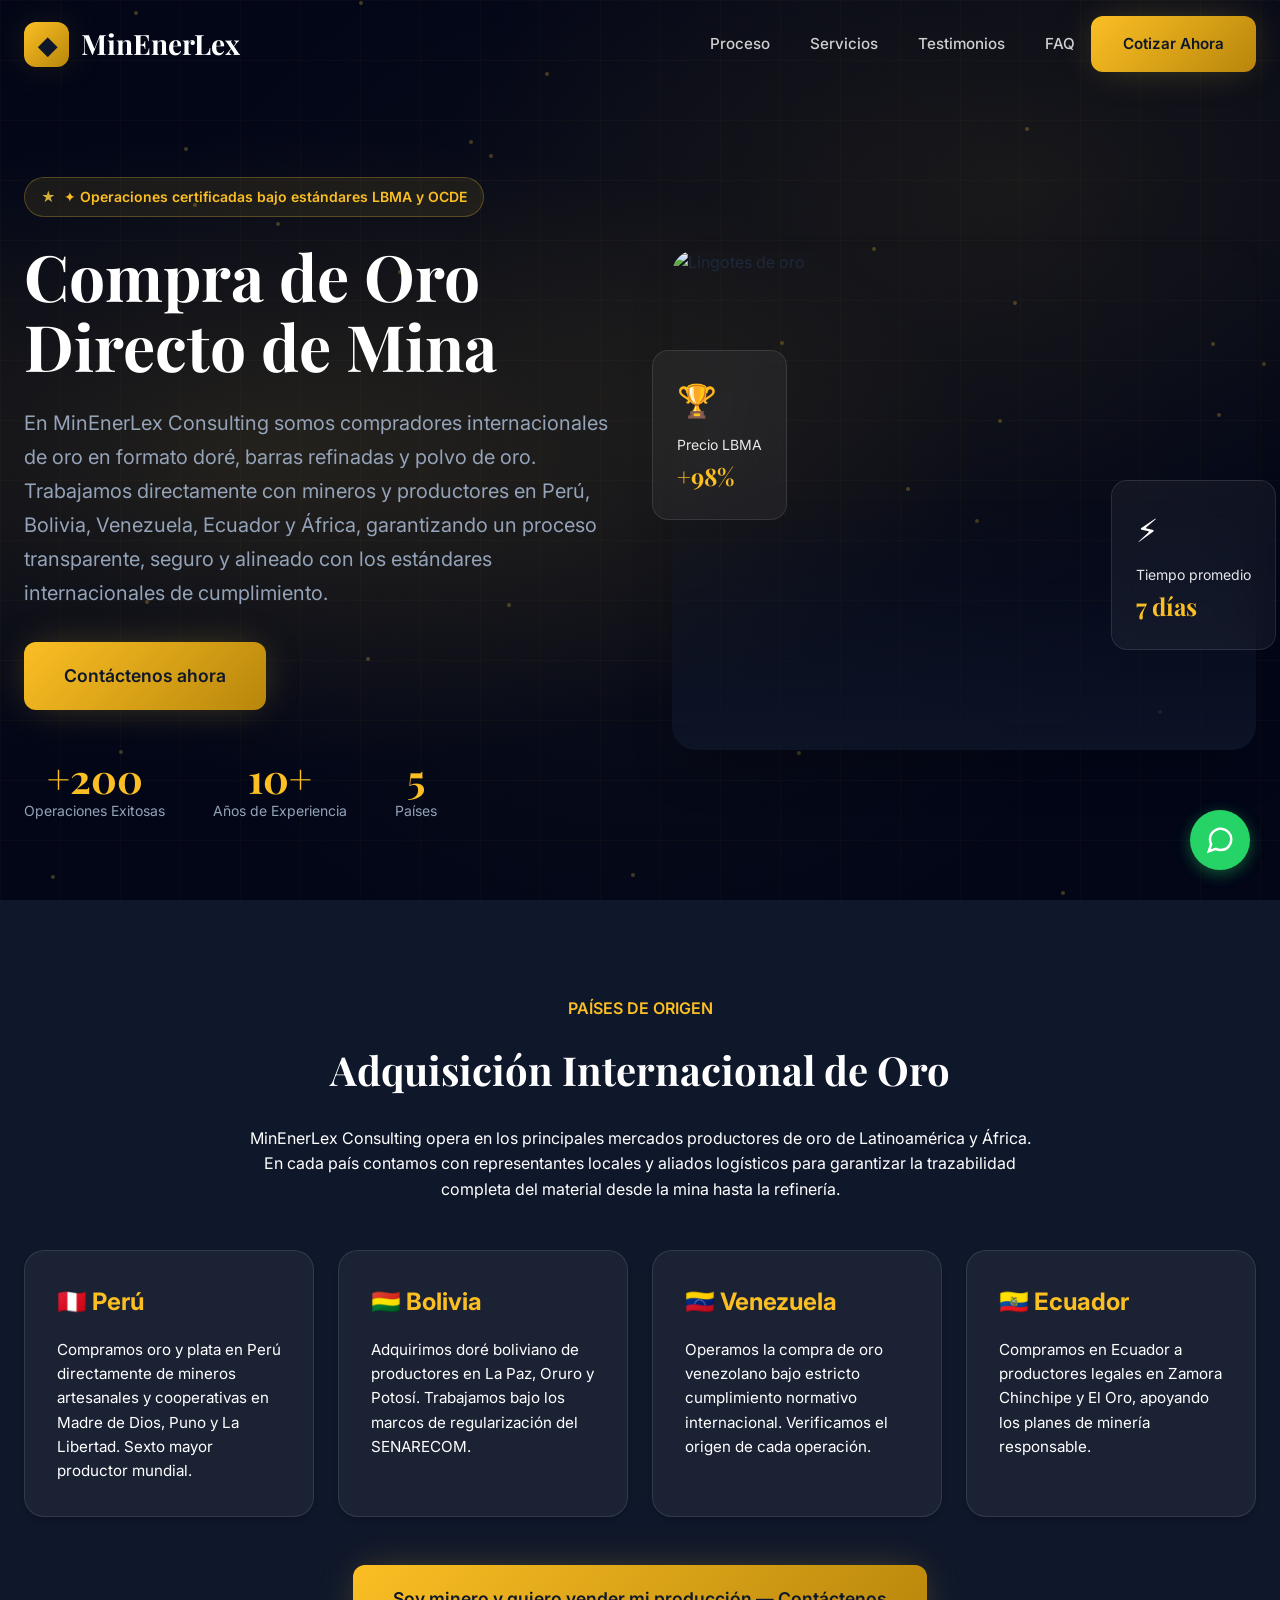
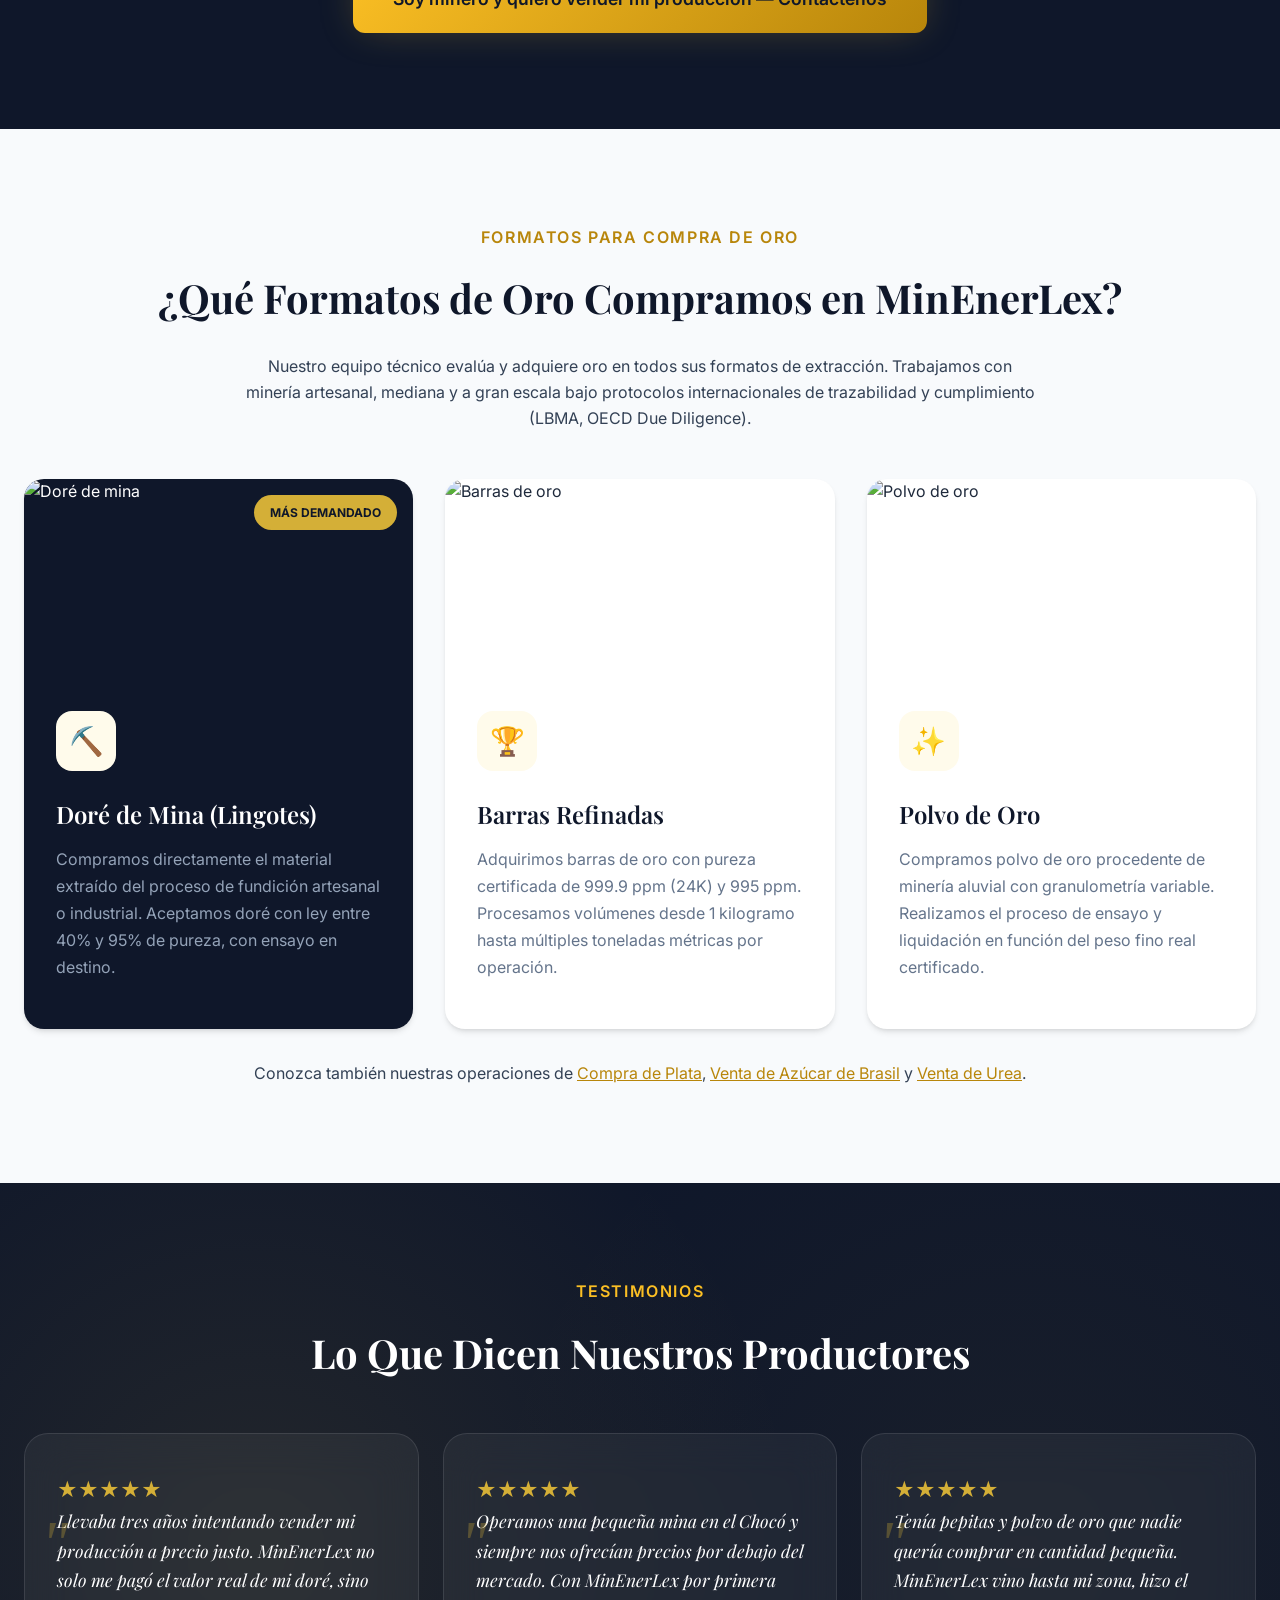
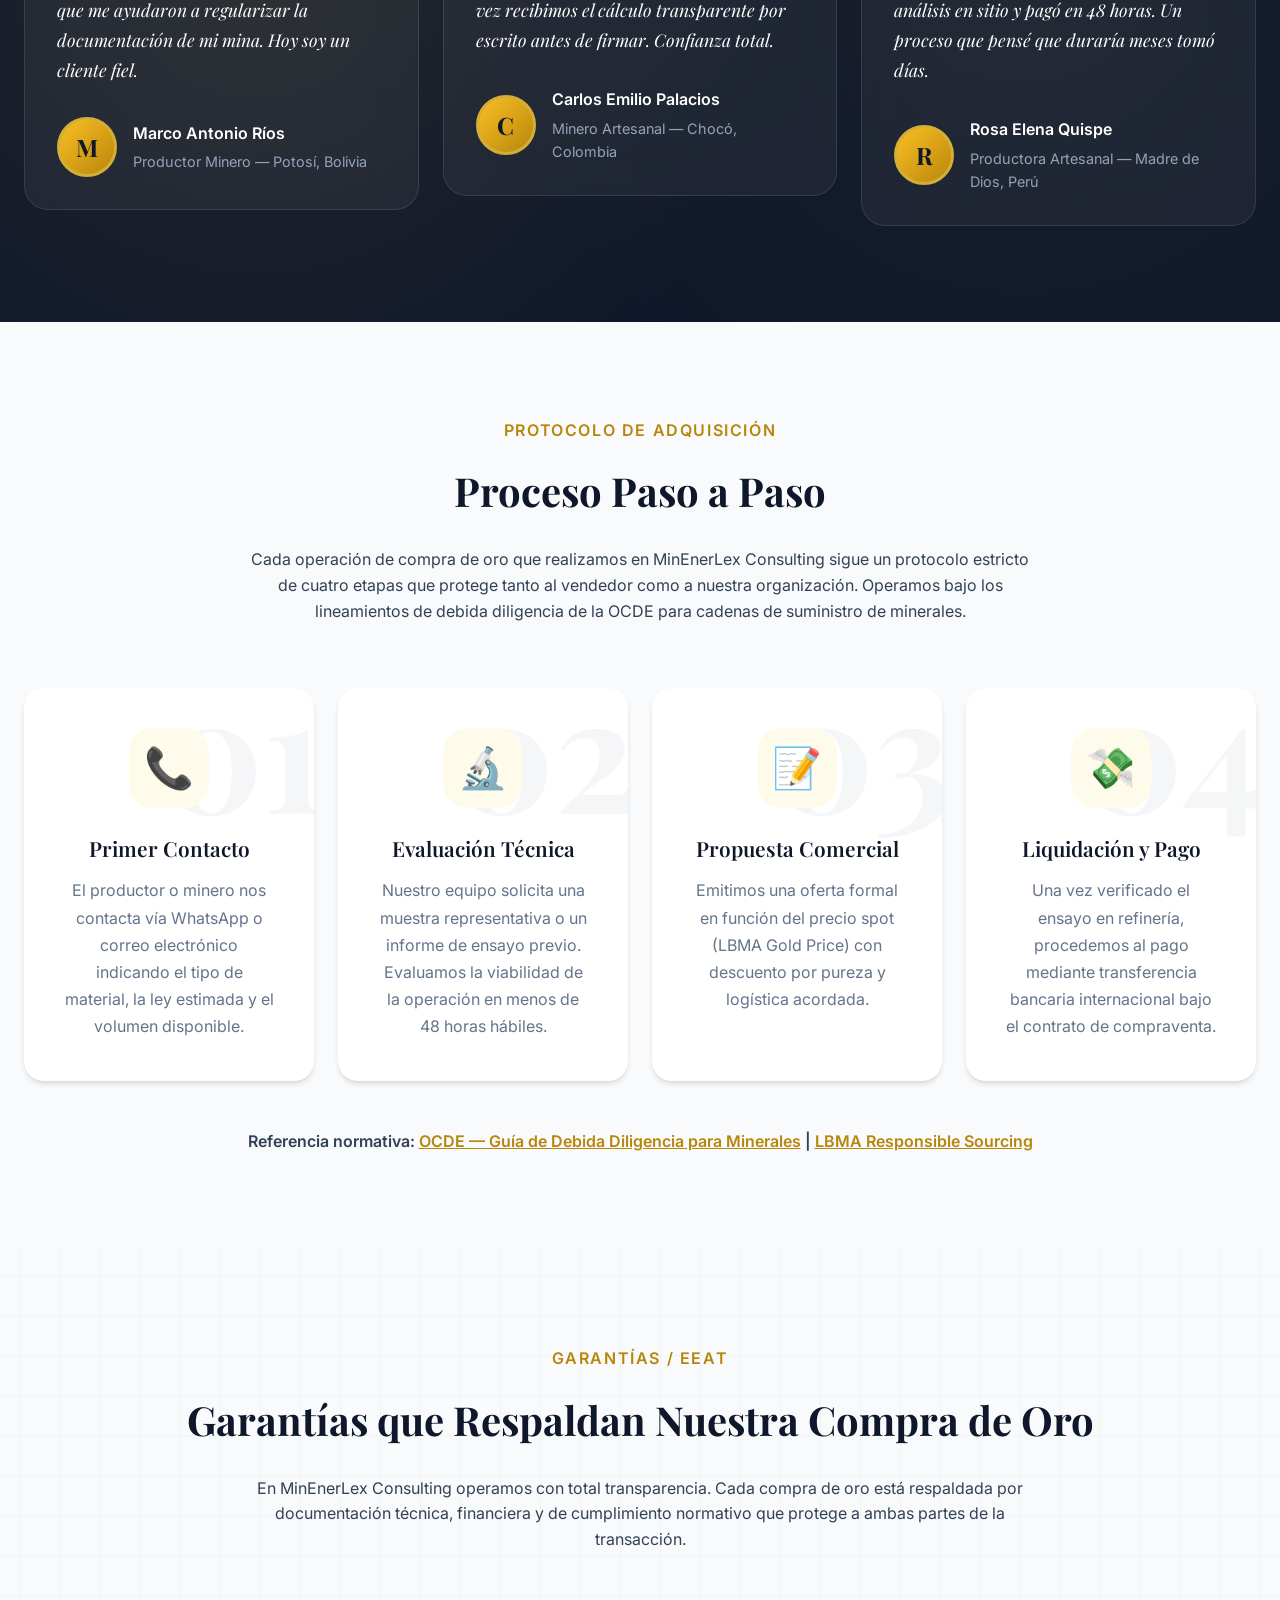
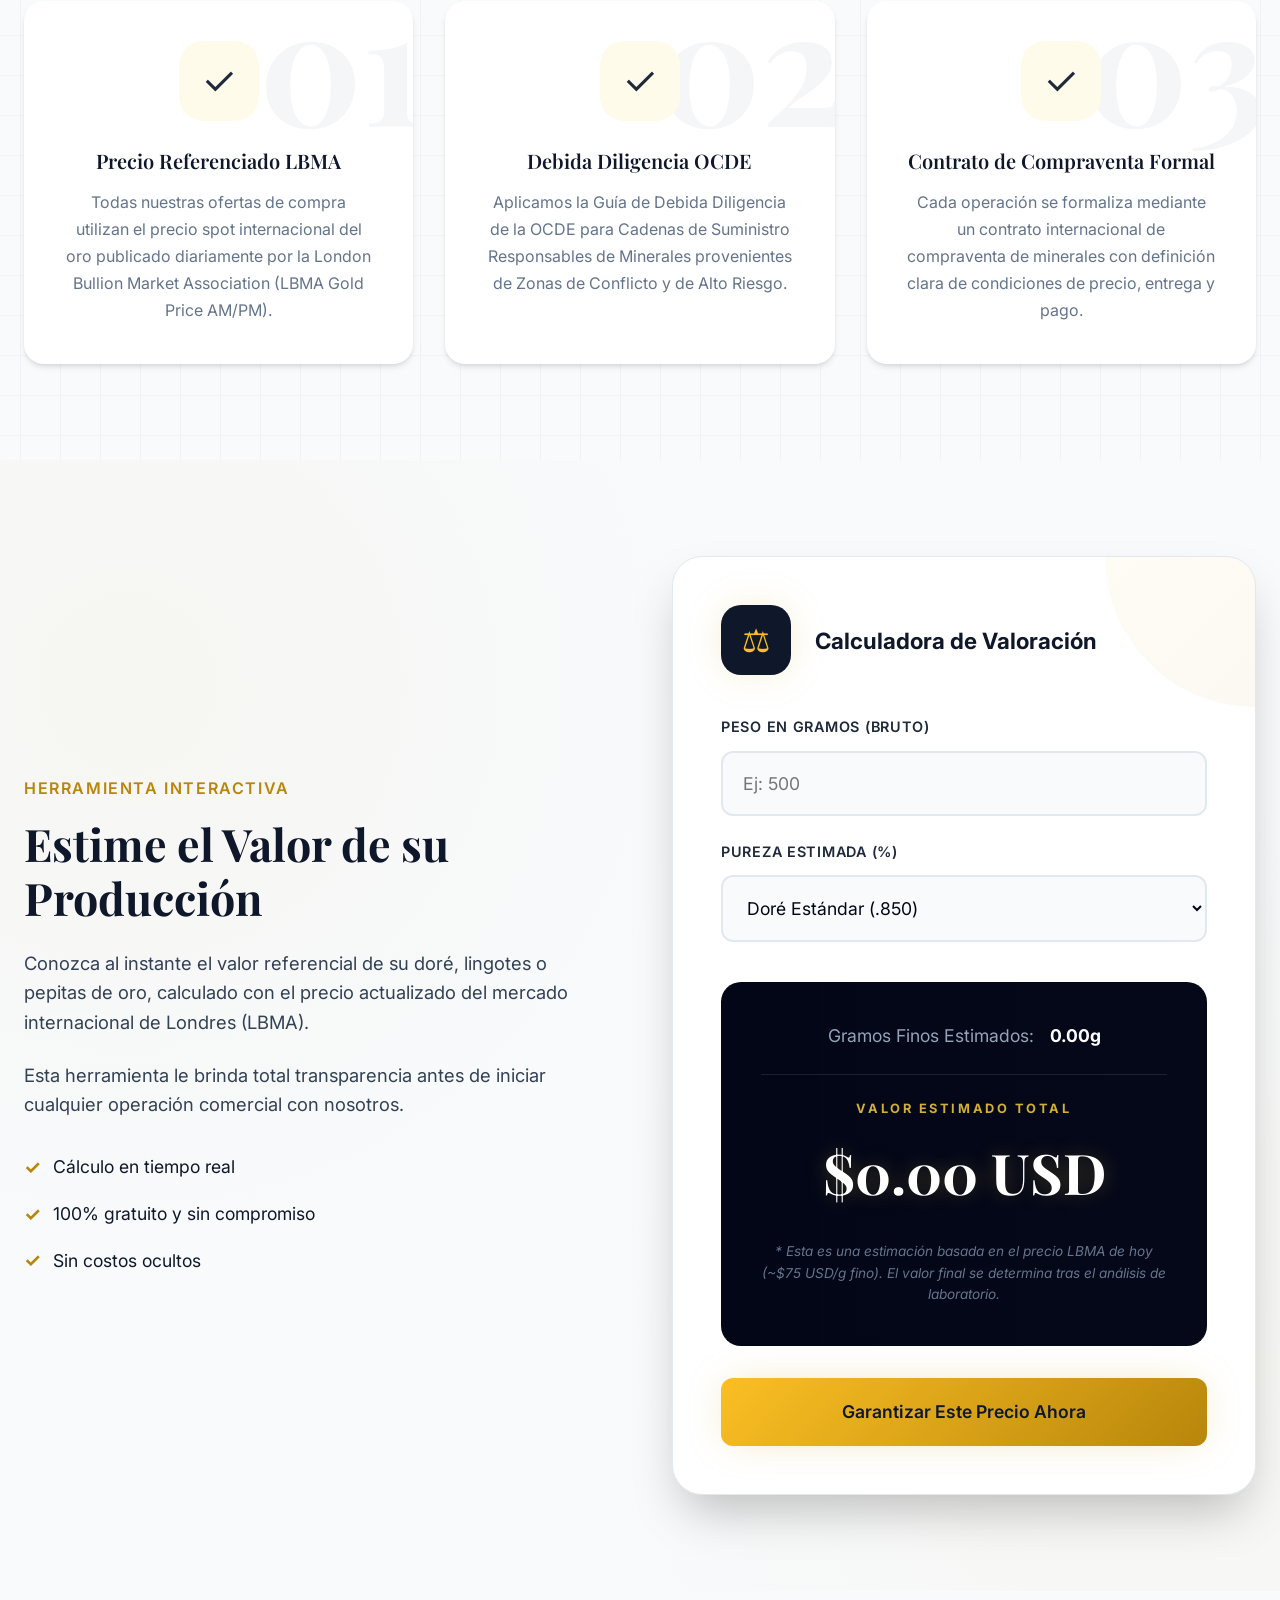
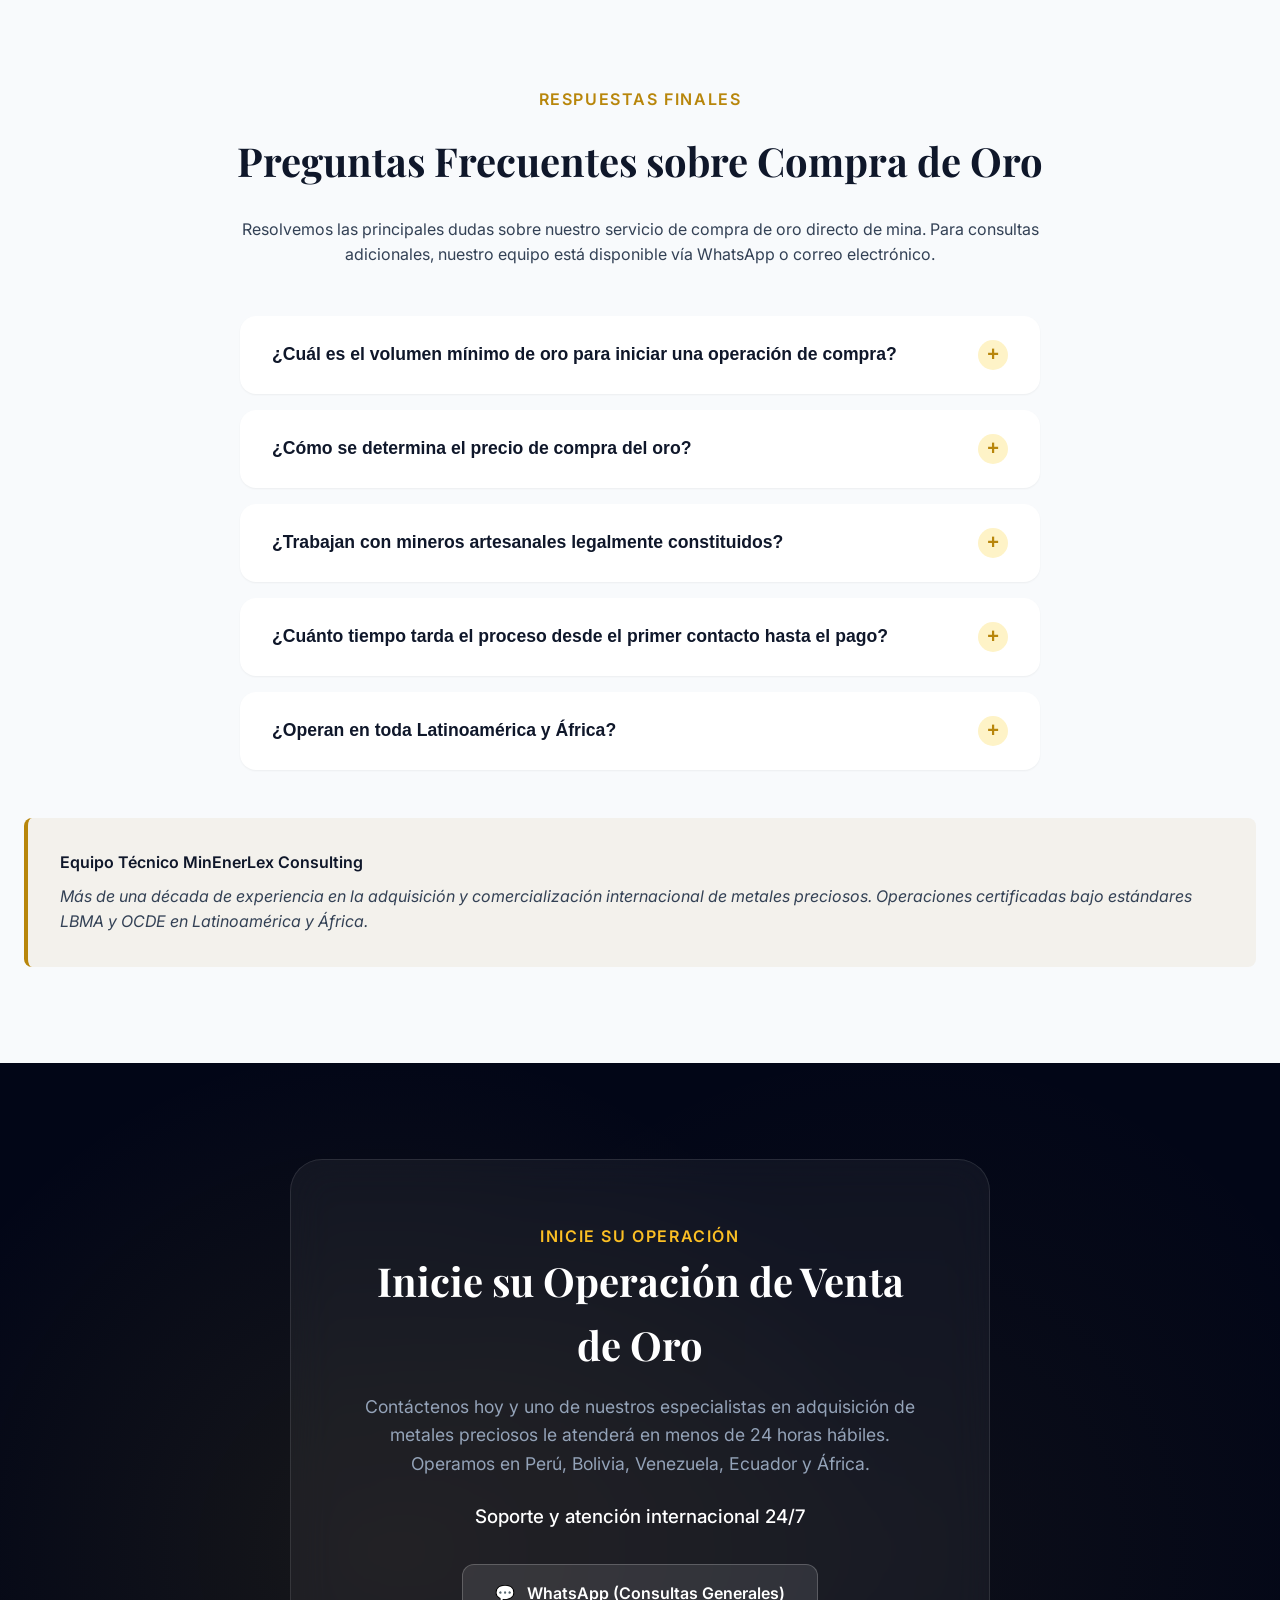
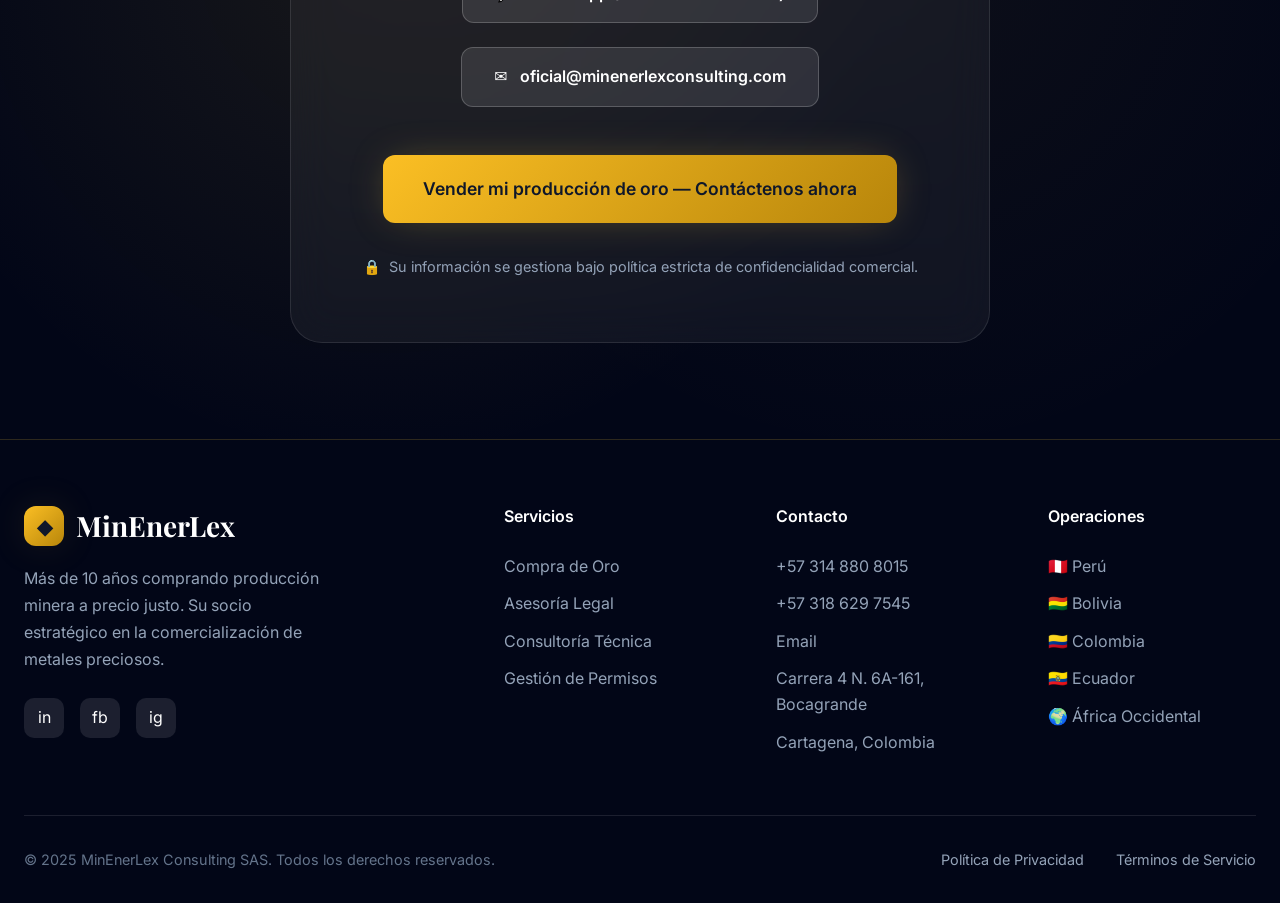
==== compra-de-oro-en-mina/index.html @ 61b1bb55 "Arch: Separated Home from Service page and created proper routing structure" ====
<!DOCTYPE html>
<html lang="es">
<head>
  <meta charset="UTF-8">
  <meta name="viewport" content="width=device-width, initial-scale=1.0">
  <meta name="description" content="Especialistas en la compra de oro directo de mina (doré, barras y polvo). Operamos en Perú, Bolivia, Venezuela, Ecuador y África con precio LBMA. Contáctenos.">
  <title>Compra de Oro Directo de Mina | MinEnerLex Consulting</title>

  <!-- Open Graph -->
  <meta property="og:type" content="website">
  <meta property="og:title" content="Compra de Oro Directo de Mina | MinEnerLex Consulting">
  <meta property="og:description" content="Especialistas en la compra de oro directo de mina (doré, barras y polvo). Operamos en Perú, Bolivia, Venezuela, Ecuador y África con precio LBMA. Contáctenos.">
  <meta property="og:image" content="https://images.unsplash.com/photo-1610375461246-83df859d849d?w=1200&h=630&fit=crop">
  <meta property="og:url" content="https://minenerlex-redesign.vercel.app/compra-de-oro-en-mina">
  <link rel="canonical" href="https://minenerlex-redesign.vercel.app/compra-de-oro-en-mina">
  <meta property="og:locale" content="es_CO">
  <meta name="twitter:card" content="summary_large_image">

  <link rel="preconnect" href="https://fonts.googleapis.com">
  <link rel="preconnect" href="https://fonts.gstatic.com" crossorigin>
  <link href="https://fonts.googleapis.com/css2?family=Playfair+Display:wght@400;600;700&family=Inter:wght@400;500;600;700&display=swap" rel="stylesheet">
  <link rel="stylesheet" href="/styles-v2.css">
</head>
<body>
  <!-- Header -->
  <header class="header" id="header">
    <div class="container header-inner">
      <div style="flex: 1;">
        <a href="/" class="logo">
          <div class="logo-icon">◆</div>
          <span>MinEnerLex</span>
        </a>
      </div>
      <nav class="nav-desktop">
        <a href="#proceso" class="nav-link">Proceso</a>
        <a href="#servicios" class="nav-link">Servicios</a>
        <a href="#testimonios" class="nav-link">Testimonios</a>
        <a href="#faq" class="nav-link">FAQ</a>
      </nav>
      <div class="header-actions">
        <a href="#contacto" class="btn btn-primary d-desktop">Cotizar Ahora</a>
        <button class="menu-toggle" aria-label="Abrir menú">
          <span></span>
          <span></span>
          <span></span>
        </button>
      </div>
    </div>
  </header>

  <!-- Hero Section -->
  <section class="hero">
    <div class="hero-bg"></div>
    <div class="hero-grid"></div>
    <div class="hero-particles" id="particles"></div>

    <div class="container hero-content">
      <div class="hero-text">
        <div class="hero-badge">✦ Operaciones certificadas bajo estándares LBMA y OCDE</div>
        <h1 class="hero-title">
          Compra de Oro Directo de Mina
        </h1>
        <p class="hero-description">
          En MinEnerLex Consulting somos compradores internacionales de oro en formato doré, barras refinadas y polvo de oro. Trabajamos directamente con mineros y productores en Perú, Bolivia, Venezuela, Ecuador y África, garantizando un proceso transparente, seguro y alineado con los estándares internacionales de cumplimiento.
        </p>
        <div class="hero-actions">
          <a href="#contacto" class="btn btn-primary btn-lg">Contáctenos ahora</a>
        </div>
        <div class="hero-stats">
          <div class="stat-item">
            <span class="stat-number">+200</span>
            <span class="stat-label">Operaciones Exitosas</span>
          </div>
          <div class="stat-item">
            <span class="stat-number">10+</span>
            <span class="stat-label">Años de Experiencia</span>
          </div>
          <div class="stat-item">
            <span class="stat-number">5</span>
            <span class="stat-label">Países</span>
          </div>
        </div>
      </div>

      <div class="hero-visual">
        <div class="hero-image-container">
          <img src="https://images.unsplash.com/photo-1610375461246-83df859d849d?w=800&h=500&fit=crop" alt="Lingotes de oro" class="hero-image">
          <div class="hero-image-overlay"></div>
        </div>
        <div class="floating-card floating-card-1">
          <div class="floating-card-icon">🏆</div>
          <div class="floating-card-text">Precio LBMA</div>
          <div class="floating-card-value">+98%</div>
        </div>
        <div class="floating-card floating-card-2">
          <div class="floating-card-icon">⚡</div>
          <div class="floating-card-text">Tiempo promedio</div>
          <div class="floating-card-value">7 días</div>
        </div>
      </div>
    </div>
  </section>

  <!-- Países de Origen -->
  <section class="section section-grid-bg" id="paises" style="background-color: var(--navy-900); color: white;">
    <div class="container">
      <div class="section-header" style="text-align: center; margin-bottom: 3rem;">
        <span style="color: var(--gold-400); font-weight: 600; text-transform: uppercase;">Países de Origen</span>
        <h2 style="font-family: 'Playfair Display', serif; font-size: 2.5rem; margin-top: 1rem;">Adquisición Internacional de Oro</h2>
        <p style="color: var(--navy-100); max-width: 800px; margin: 1.5rem auto 0; line-height: 1.6;">MinEnerLex Consulting opera en los principales mercados productores de oro de Latinoamérica y África. En cada país contamos con representantes locales y aliados logísticos para garantizar la trazabilidad completa del material desde la mina hasta la refinería.</p>
      </div>
      <div class="cards-grid" style="grid-template-columns: repeat(auto-fit, minmax(250px, 1fr)); gap: 1.5rem;">
        <div class="card" style="background: rgba(255,255,255,0.05); color: white; border: 1px solid rgba(255,255,255,0.1);">
          <div class="card-content">
            <h3 style="color: var(--gold-400); font-size: 1.5rem; margin-bottom: 1rem;">🇵🇪 Perú</h3>
            <p style="color: var(--navy-100); font-size: 0.95rem;">Compramos oro y plata en Perú directamente de mineros artesanales y cooperativas en Madre de Dios, Puno y La Libertad. Sexto mayor productor mundial.</p>
          </div>
        </div>
        <div class="card" style="background: rgba(255,255,255,0.05); color: white; border: 1px solid rgba(255,255,255,0.1);">
          <div class="card-content">
            <h3 style="color: var(--gold-400); font-size: 1.5rem; margin-bottom: 1rem;">🇧🇴 Bolivia</h3>
            <p style="color: var(--navy-100); font-size: 0.95rem;">Adquirimos doré boliviano de productores en La Paz, Oruro y Potosí. Trabajamos bajo los marcos de regularización del SENARECOM.</p>
          </div>
        </div>
        <div class="card" style="background: rgba(255,255,255,0.05); color: white; border: 1px solid rgba(255,255,255,0.1);">
          <div class="card-content">
            <h3 style="color: var(--gold-400); font-size: 1.5rem; margin-bottom: 1rem;">🇻🇪 Venezuela</h3>
            <p style="color: var(--navy-100); font-size: 0.95rem;">Operamos la compra de oro venezolano bajo estricto cumplimiento normativo internacional. Verificamos el origen de cada operación.</p>
          </div>
        </div>
        <div class="card" style="background: rgba(255,255,255,0.05); color: white; border: 1px solid rgba(255,255,255,0.1);">
          <div class="card-content">
            <h3 style="color: var(--gold-400); font-size: 1.5rem; margin-bottom: 1rem;">🇪🇨 Ecuador</h3>
            <p style="color: var(--navy-100); font-size: 0.95rem;">Compramos en Ecuador a productores legales en Zamora Chinchipe y El Oro, apoyando los planes de minería responsable.</p>
          </div>
        </div>

      </div>
      <div style="text-align: center; margin-top: 3rem;">
        <a href="#contacto" class="btn btn-primary btn-lg">Soy minero y quiero vender mi producción — Contáctenos</a>
      </div>
    </div>
  </section>

  <!-- Servicios / Cards -->
  <section class="section" id="servicios">
    <div class="container">
      <div class="section-header" style="text-align: center; margin-bottom: 3rem;">
        <span style="color: var(--gold-600); font-weight: 600; text-transform: uppercase; letter-spacing: 0.1em;">Formatos para Compra de Oro</span>
        <h2 style="font-family: 'Playfair Display', serif; font-size: 2.5rem; color: var(--navy-900); margin-top: 1rem;">
          ¿Qué Formatos de Oro Compramos en MinEnerLex?
        </h2>
        <p style="color: var(--navy-700); max-width: 800px; margin: 1.5rem auto 0; line-height: 1.6;">Nuestro equipo técnico evalúa y adquiere oro en todos sus formatos de extracción. Trabajamos con minería artesanal, mediana y a gran escala bajo protocolos internacionales de trazabilidad y cumplimiento (LBMA, OECD Due Diligence).</p>
      </div>

      <div class="cards-grid">
        <article class="card card-featured">
          <span class="card-badge">Más Demandado</span>
          <div style="overflow: hidden;">
            <img src="https://images.unsplash.com/photo-1558618666-fcd25c85cd64?w=600&h=400&fit=crop" alt="Doré de mina" class="card-image">
          </div>
          <div class="card-content">
            <div class="card-icon">⛏️</div>
            <h3 class="card-title">Doré de Mina (Lingotes)</h3>
            <p class="card-text">Compramos directamente el material extraído del proceso de fundición artesanal o industrial. Aceptamos doré con ley entre 40% y 95% de pureza, con ensayo en destino.</p>
          </div>
        </article>

        <article class="card">
          <div style="overflow: hidden;">
            <img src="https://images.unsplash.com/photo-1610375461246-83df859d849d?w=600&h=400&fit=crop" alt="Barras de oro" class="card-image">
          </div>
          <div class="card-content">
            <div class="card-icon">🏆</div>
            <h3 class="card-title">Barras Refinadas</h3>
            <p class="card-text">Adquirimos barras de oro con pureza certificada de 999.9 ppm (24K) y 995 ppm. Procesamos volúmenes desde 1 kilogramo hasta múltiples toneladas métricas por operación.</p>
          </div>
        </article>

        <article class="card">
          <div style="overflow: hidden;">
            <img src="https://images.unsplash.com/photo-1569017388730-020b5f80a004?w=600&h=400&fit=crop" alt="Polvo de oro" class="card-image">
          </div>
          <div class="card-content">
            <div class="card-icon">✨</div>
            <h3 class="card-title">Polvo de Oro</h3>
            <p class="card-text">Compramos polvo de oro procedente de minería aluvial con granulometría variable. Realizamos el proceso de ensayo y liquidación en función del peso fino real certificado.</p>
          </div>
        </article>

      </div>
      <div style="text-align: center; margin-top: 2rem;">
        <p style="color: var(--navy-700);">Conozca también nuestras operaciones de <a href="#" style="color: var(--gold-600); text-decoration: underline;">Compra de Plata</a>, <a href="#" style="color: var(--gold-600); text-decoration: underline;">Venta de Azúcar de Brasil</a> y <a href="#" style="color: var(--gold-600); text-decoration: underline;">Venta de Urea</a>.</p>
      </div>
    </div>
  </section>

  <!-- Testimonios -->
  <section class="section testimonials" id="testimonios">
    <div class="container" style="position: relative; z-index: 1;">
      <div class="section-header" style="text-align: center; margin-bottom: 3rem;">
        <span style="color: var(--gold-400); font-weight: 600; text-transform: uppercase; letter-spacing: 0.1em;">Testimonios</span>
        <h2 style="font-family: 'Playfair Display', serif; font-size: 2.5rem; color: white; margin-top: 1rem;">
          Lo Que Dicen Nuestros Productores
        </h2>
      </div>

      <div class="testimonials-grid">

        <!-- Testimonio 1 -->
        <div class="testimonial-card">
          <div class="testimonial-rating">★★★★★</div>
          <p class="testimonial-quote">
            Llevaba tres años intentando vender mi producción a precio justo.
            MinEnerLex no solo me pagó el valor real de mi doré, sino que me ayudaron
            a regularizar la documentación de mi mina. Hoy soy un cliente fiel.
          </p>
          <div class="testimonial-author">
            <div class="testimonial-avatar-monogram">M</div>
            <div class="testimonial-info">
              <h4>Marco Antonio Ríos</h4>
              <p>Productor Minero — Potosí, Bolivia</p>
            </div>
          </div>
        </div>

        <!-- Testimonio 2 -->
        <div class="testimonial-card">
          <div class="testimonial-rating">★★★★★</div>
          <p class="testimonial-quote">
            Operamos una pequeña mina en el Chocó y siempre nos ofrecían precios
            por debajo del mercado. Con MinEnerLex por primera vez recibimos el
            cálculo transparente por escrito antes de firmar. Confianza total.
          </p>
          <div class="testimonial-author">
            <div class="testimonial-avatar-monogram">C</div>
            <div class="testimonial-info">
              <h4>Carlos Emilio Palacios</h4>
              <p>Minero Artesanal — Chocó, Colombia</p>
            </div>
          </div>
        </div>

        <!-- Testimonio 3 -->
        <div class="testimonial-card">
          <div class="testimonial-rating">★★★★★</div>
          <p class="testimonial-quote">
            Tenía pepitas y polvo de oro que nadie quería comprar en cantidad
            pequeña. MinEnerLex vino hasta mi zona, hizo el análisis en sitio
            y pagó en 48 horas. Un proceso que pensé que duraría meses tomó días.
          </p>
          <div class="testimonial-author">
            <div class="testimonial-avatar-monogram">R</div>
            <div class="testimonial-info">
              <h4>Rosa Elena Quispe</h4>
              <p>Productora Artesanal — Madre de Dios, Perú</p>
            </div>
          </div>
        </div>

      </div>
    </div>
  </section>

  <!-- Protocolo de Adquisición -->
  <section class="section process-section" id="proceso">
    <div class="container">
      <div class="section-header" style="text-align: center; margin-bottom: 4rem;">
        <span style="color: var(--gold-600); font-weight: 600; text-transform: uppercase; letter-spacing: 0.1em;">Protocolo de Adquisición</span>
        <h2 style="font-family: 'Playfair Display', serif; font-size: 2.5rem; color: var(--navy-900); margin-top: 1rem;">
          Proceso Paso a Paso
        </h2>
        <p style="color: var(--navy-700); max-width: 800px; margin: 1.5rem auto 0; line-height: 1.6;">Cada operación de compra de oro que realizamos en MinEnerLex Consulting sigue un protocolo estricto de cuatro etapas que protege tanto al vendedor como a nuestra organización. Operamos bajo los lineamientos de debida diligencia de la OCDE para cadenas de suministro de minerales.</p>
      </div>

      <div class="benefits-grid" style="grid-template-columns: repeat(auto-fit, minmax(240px, 1fr)); gap: 1.5rem;">
        <div class="benefit-card position-relative">
          <div class="watermark-number">01</div>
          <div class="benefit-icon" style="color: var(--gold-600);">📞</div>
          <h3 class="benefit-title" style="font-size: 1.3rem;">Primer Contacto</h3>
          <p class="benefit-text">El productor o minero nos contacta vía WhatsApp o correo electrónico indicando el tipo de material, la ley estimada y el volumen disponible.</p>
        </div>
        <div class="benefit-card position-relative">
          <div class="watermark-number">02</div>
          <div class="benefit-icon" style="color: var(--gold-600);">🔬</div>
          <h3 class="benefit-title" style="font-size: 1.3rem;">Evaluación Técnica</h3>
          <p class="benefit-text">Nuestro equipo solicita una muestra representativa o un informe de ensayo previo. Evaluamos la viabilidad de la operación en menos de 48 horas hábiles.</p>
        </div>
        <div class="benefit-card position-relative">
          <div class="watermark-number">03</div>
          <div class="benefit-icon" style="color: var(--gold-600);">📝</div>
          <h3 class="benefit-title" style="font-size: 1.3rem;">Propuesta Comercial</h3>
          <p class="benefit-text">Emitimos una oferta formal en función del precio spot (LBMA Gold Price) con descuento por pureza y logística acordada.</p>
        </div>
        <div class="benefit-card position-relative">
          <div class="watermark-number">04</div>
          <div class="benefit-icon" style="color: var(--gold-600);">💸</div>
          <h3 class="benefit-title" style="font-size: 1.3rem;">Liquidación y Pago</h3>
          <p class="benefit-text">Una vez verificado el ensayo en refinería, procedemos al pago mediante transferencia bancaria internacional bajo el contrato de compraventa.</p>
        </div>
      </div>
      <div style="text-align: center; margin-top: 3rem;">
        <p style="color: var(--navy-700); font-weight: 600;">Referencia normativa: <a href="#" style="color: var(--gold-600); text-decoration: underline;">OCDE — Guía de Debida Diligencia para Minerales</a> | <a href="#" style="color: var(--gold-600); text-decoration: underline;">LBMA Responsible Sourcing</a></p>
      </div>
    </div>
  </section>

  <!-- Garantías / EEAT -->
  <section class="section section-alt section-grid-bg">
    <div class="container">
      <div class="section-header" style="text-align: center; margin-bottom: 3rem;">
        <span style="color: var(--gold-600); font-weight: 600; text-transform: uppercase; letter-spacing: 0.1em;">Garantías / EEAT</span>
        <h2 style="font-family: 'Playfair Display', serif; font-size: 2.5rem; color: var(--navy-900); margin-top: 1rem;">
          Garantías que Respaldan Nuestra Compra de Oro
        </h2>
        <p style="color: var(--navy-700); max-width: 800px; margin: 1.5rem auto 0; line-height: 1.6;">En MinEnerLex Consulting operamos con total transparencia. Cada compra de oro está respaldada por documentación técnica, financiera y de cumplimiento normativo que protege a ambas partes de la transacción.</p>
      </div>

      <div class="benefits-grid">
        <div class="benefit-card position-relative">
          <div class="watermark-number">01</div>
          <div class="benefit-icon">✓</div>
          <h3 class="benefit-title">Precio Referenciado LBMA</h3>
          <p class="benefit-text">Todas nuestras ofertas de compra utilizan el precio spot internacional del oro publicado diariamente por la London Bullion Market Association (LBMA Gold Price AM/PM).</p>
        </div>
        <div class="benefit-card position-relative">
          <div class="watermark-number">02</div>
          <div class="benefit-icon">✓</div>
          <h3 class="benefit-title">Debida Diligencia OCDE</h3>
          <p class="benefit-text">Aplicamos la Guía de Debida Diligencia de la OCDE para Cadenas de Suministro Responsables de Minerales provenientes de Zonas de Conflicto y de Alto Riesgo.</p>
        </div>
        <div class="benefit-card position-relative">
          <div class="watermark-number">03</div>
          <div class="benefit-icon">✓</div>
          <h3 class="benefit-title">Contrato de Compraventa Formal</h3>
          <p class="benefit-text">Cada operación se formaliza mediante un contrato internacional de compraventa de minerales con definición clara de condiciones de precio, entrega y pago.</p>
        </div>
      </div>
    </div>
  </section>

  <!-- Calculadora de Cotización (NUEVA) -->
  <!-- Calculadora de Cotización (NUEVA) -->
  <section class="section calculator-section">
    <div class="container calculator-layout">
      <!-- Contenedor 1: Título y Descripción -->
      <div class="calculator-text">
        <span style="color: var(--gold-600); font-weight: 600; text-transform: uppercase; letter-spacing: 0.1em; display: block; margin-bottom: 1rem;">Herramienta Interactiva</span>
        <h2 style="font-family: 'Playfair Display', serif; font-size: 2.8rem; color: var(--navy-900); margin-bottom: 1.5rem; line-height: 1.2;">
          Estime el Valor de su Producción
        </h2>
        <p style="font-size: 1.15rem; color: var(--navy-700); line-height: 1.6; margin-bottom: 1.5rem;">
          Conozca al instante el valor referencial de su doré, lingotes o pepitas de oro, calculado con el precio actualizado del mercado internacional de Londres (LBMA).
        </p>
        <p style="font-size: 1.15rem; color: var(--navy-700); line-height: 1.6; margin-bottom: 2rem;">
          Esta herramienta le brinda total transparencia antes de iniciar cualquier operación comercial con nosotros.
        </p>
        <ul style="list-style: none; padding: 0; margin-bottom: 0; font-size: 1.1rem; color: var(--navy-900); display: flex; flex-direction: column; gap: 1rem;">
          <li style="display: flex; align-items: center; gap: 0.75rem;"><span style="color: var(--gold-600); font-weight: bold; font-size: 1.2rem;">✓</span> Cálculo en tiempo real</li>
          <li style="display: flex; align-items: center; gap: 0.75rem;"><span style="color: var(--gold-600); font-weight: bold; font-size: 1.2rem;">✓</span> 100% gratuito y sin compromiso</li>
          <li style="display: flex; align-items: center; gap: 0.75rem;"><span style="color: var(--gold-600); font-weight: bold; font-size: 1.2rem;">✓</span> Sin costos ocultos</li>
        </ul>
      </div>

      <!-- Contenedor 2: La Calculadora -->
      <div class="calculator-widget">
        <div class="calculator-card">
          <div class="calculator-header">
            <div class="calculator-icon">⚖️</div>
            <div>
              <h3 class="calculator-title" style="margin: 0; font-family: 'Inter', sans-serif; font-size: 1.4rem;">Calculadora de Valoración</h3>
            </div>
          </div>

          <div class="calculator-grid" style="grid-template-columns: 1fr; gap: 1.5rem;">
            <div class="input-group">
              <label class="input-label">Peso en Gramos (Bruto)</label>
              <input type="number" id="gold-weight" class="input-field" placeholder="Ej: 500" oninput="updateCalculation()">
            </div>
            <div class="input-group">
              <label class="input-label">Pureza Estimada (%)</label>
              <select id="gold-purity" class="input-field" onchange="updateCalculation()">
                <option value="0.999">Oro Fino (.999)</option>
                <option value="0.950">Oro Refinado (.950)</option>
                <option value="0.850" selected>Doré Estándar (.850)</option>
                <option value="0.750">Doré Bajo (.750)</option>
                <option value="0.500">Material de Mina (.500)</option>
              </select>
            </div>
          </div>

          <div class="calculator-result">
            <div class="result-item">
              <span class="result-label">Gramos Finos Estimados:</span>
              <span class="result-value" id="fine-grams">0.00g</span>
            </div>
            <div class="result-main">
              <span class="result-total-label">VALOR ESTIMADO TOTAL</span>
              <span class="result-total-amount" id="total-price">$0.00 USD</span>
            </div>
            <p class="result-note">* Esta es una estimación basada en el precio LBMA de hoy (~$75 USD/g fino). El valor final se determina tras el análisis de laboratorio.</p>
          </div>

          <div style="text-align: center; margin-top: 2rem;">
            <a href="#contacto" class="btn btn-primary btn-lg" style="width: 100%;">Garantizar Este Precio Ahora</a>
          </div>
        </div>
      </div>
    </div>
  </section>

  <!-- FAQ -->
  <section class="section" id="faq">
    <div class="container">
      <div class="section-header" style="text-align: center; margin-bottom: 3rem;">
        <span style="color: var(--gold-600); font-weight: 600; text-transform: uppercase; letter-spacing: 0.1em;">Respuestas Finales</span>
        <h2 style="font-family: 'Playfair Display', serif; font-size: 2.5rem; color: var(--navy-900); margin-top: 1rem;">
          Preguntas Frecuentes sobre Compra de Oro
        </h2>
        <p style="color: var(--navy-700); max-width: 800px; margin: 1.5rem auto 0; line-height: 1.6;">
          Resolvemos las principales dudas sobre nuestro servicio de compra de oro directo de mina. Para consultas adicionales, nuestro equipo está disponible vía WhatsApp o correo electrónico.
        </p>
      </div>

      <div class="faq-container">
        <div class="faq-item">
          <button class="faq-question" onclick="toggleFaq(this)">
            <span>¿Cuál es el volumen mínimo de oro para iniciar una operación de compra?</span>
            <span class="faq-icon">+</span>
          </button>
          <div class="faq-answer">
            <div class="faq-answer-content">
              Evaluamos operaciones desde 1 kilogramo de oro fino en adelante. Para volúmenes superiores a 10 kilogramos mensuales ofrecemos condiciones preferenciales de precio y financiamiento logístico.
            </div>
          </div>
        </div>

        <div class="faq-item">
          <button class="faq-question" onclick="toggleFaq(this)">
            <span>¿Cómo se determina el precio de compra del oro?</span>
            <span class="faq-icon">+</span>
          </button>
          <div class="faq-answer">
            <div class="faq-answer-content">
              El precio base se calcula sobre el precio spot LBMA del día de la operación, con descuento en función de la pureza (determinada por ensayo en refinería certificada) y los costos logísticos según país de origen.
            </div>
          </div>
        </div>

        <div class="faq-item">
          <button class="faq-question" onclick="toggleFaq(this)">
            <span>¿Trabajan con mineros artesanales legalmente constituidos?</span>
            <span class="faq-icon">+</span>
          </button>
          <div class="faq-answer">
            <div class="faq-answer-content">
              Sí. Compramos oro a mineros artesanales, cooperativas y empresas mineras que cuenten con sus permisos de operación vigentes. Requerimos documentación que acredite el origen legal del material.
            </div>
          </div>
        </div>

        <div class="faq-item">
          <button class="faq-question" onclick="toggleFaq(this)">
            <span>¿Cuánto tiempo tarda el proceso desde el primer contacto hasta el pago?</span>
            <span class="faq-icon">+</span>
          </button>
          <div class="faq-answer">
            <div class="faq-answer-content">
              El proceso estándar tarda entre 5 y 15 días hábiles dependiendo de la logística de transporte, el ensayo en refinería y la verificación documental.
            </div>
          </div>
        </div>

        <div class="faq-item">
          <button class="faq-question" onclick="toggleFaq(this)">
            <span>¿Operan en toda Latinoamérica y África?</span>
            <span class="faq-icon">+</span>
          </button>
          <div class="faq-answer">
            <div class="faq-answer-content">
              Actualmente operamos en Perú, Bolivia, Venezuela, Ecuador y regiones auríferas de África (Ghana, Mali, Costa de Marfil). Si su operación se ubica en otro país, contáctenos para evaluar la viabilidad.
            </div>
          </div>
        </div>
      </div>

      <!-- Bloque de autor (EEAT) -->
      <div style="margin-top: 3rem; background: rgba(193, 161, 98, 0.1); padding: 2rem; border-radius: 8px; border-left: 4px solid var(--gold-600);">
        <p style="font-weight: 600; color: var(--navy-900); margin-bottom: 0.5rem;">Equipo Técnico MinEnerLex Consulting</p>
        <p style="color: var(--navy-700); font-style: italic; margin: 0;">Más de una década de experiencia en la adquisición y comercialización internacional de metales preciosos. Operaciones certificadas bajo estándares LBMA y OCDE en Latinoamérica y África.</p>
      </div>
    </div>
  </section>

  <!-- CTA Final -->
  <section class="section cta-section" id="contacto">
    <div class="cta-bg"></div>
    <div class="container" style="position: relative; z-index: 1;">
      <div class="cta-card">
        <span style="color: var(--gold-400); font-weight: 600; text-transform: uppercase; letter-spacing: 0.1em;">Inicie su Operación</span>
        <h2 class="cta-title">Inicie su Operación de Venta de Oro</h2>
        <p class="cta-text" style="max-width: 700px; margin: 0 auto 1.5rem;">Contáctenos hoy y uno de nuestros especialistas en adquisición de metales preciosos le atenderá en menos de 24 horas hábiles. Operamos en Perú, Bolivia, Venezuela, Ecuador y África.</p>

        <h3 style="color: white; margin-bottom: 2rem; font-weight: 500; font-family: 'Inter', sans-serif;">Soporte y atención internacional 24/7</h3>

        <div class="cta-contacts">
          <a href="https://wa.me/573148808015" class="cta-contact-btn">
            <span>💬</span>
            <span>WhatsApp (Consultas Generales)</span>
          </a>
          <a href="mailto:oficial@minenerlexconsulting.com" class="cta-contact-btn">
            <span>✉️</span>
            <span>oficial@minenerlexconsulting.com</span>
          </a>
        </div>

        <a href="#contacto" class="btn btn-primary btn-lg" style="margin-top: 1rem;">
          Vender mi producción de oro — Contáctenos ahora
        </a>

        <div class="cta-guarantee">
          <span>🔒</span>
          <span>Su información se gestiona bajo política estricta de confidencialidad comercial.</span>
        </div>
      </div>
    </div>
  </section>

  <!-- Footer -->
  <footer class="footer">
    <div class="container">
      <div class="footer-grid">
        <div class="footer-brand">
          <div class="footer-logo">
            <div class="logo-icon" style="width: 40px; height: 40px; font-size: 1.25rem;">◆</div>
            <span>MinEnerLex</span>
          </div>
          <p class="footer-desc">
            Más de 10 años comprando producción minera a precio justo.
            Su socio estratégico en la comercialización de metales preciosos.
          </p>
          <div class="footer-social">
            <a href="#" class="social-link">in</a>
            <a href="#" class="social-link">fb</a>
            <a href="#" class="social-link">ig</a>
          </div>
        </div>

        <div>
          <h4 class="footer-title">Servicios</h4>
          <ul class="footer-links">
            <li><a href="#">Compra de Oro</a></li>
            <li><a href="#">Asesoría Legal</a></li>
            <li><a href="#">Consultoría Técnica</a></li>
            <li><a href="#">Gestión de Permisos</a></li>
          </ul>
        </div>

        <div>
          <h4 class="footer-title">Contacto</h4>
          <ul class="footer-links">
            <li><a href="tel:+573148808015">+57 314 880 8015</a></li>
            <li><a href="tel:+573186297545">+57 318 629 7545</a></li>
            <li><a href="mailto:cotizaciones@minenerlexconsulting.com">Email</a></li>
            <li>Carrera 4 N. 6A-161, Bocagrande</li>
            <li>Cartagena, Colombia</li>
          </ul>
        </div>

        <div>
          <h4 class="footer-title">Operaciones</h4>
          <ul class="footer-links">
            <li>🇵🇪 Perú</li>
            <li>🇧🇴 Bolivia</li>
            <li>🇨🇴 Colombia</li>
            <li>🇪🇨 Ecuador</li>
            <li>🌍 África Occidental</li>
          </ul>
        </div>
      </div>

      <div class="footer-bottom">
        <p class="footer-copyright">© 2025 MinEnerLex Consulting SAS. Todos los derechos reservados.</p>
        <div class="footer-legal">
          <a href="#">Política de Privacidad</a>
          <a href="#">Términos de Servicio</a>
        </div>
      </div>
    </div>
  </footer>

  <script>
    // Header scroll effect
    window.addEventListener('scroll', () => {
      const header = document.getElementById('header');
      if (window.scrollY > 50) {
        header.classList.add('header-scrolled');
      } else {
        header.classList.remove('header-scrolled');
      }
    });

    // FAQ Toggle
    function toggleFaq(button) {
      const item = button.parentElement;
      const isActive = item.classList.contains('active');

      // Close all
      document.querySelectorAll('.faq-item').forEach(faq => {
        faq.classList.remove('active');
      });

      // Open clicked if wasn't active
      if (!isActive) {
        item.classList.add('active');
      }
    }

    // Create particles
    const particlesContainer = document.getElementById('particles');
    for (let i = 0; i < 30; i++) {
      const particle = document.createElement('div');
      particle.className = 'particle';
      particle.style.left = Math.random() * 100 + '%';
      particle.style.top = Math.random() * 100 + '%';
      particle.style.animationDelay = Math.random() * 6 + 's';
      particle.style.animationDuration = (Math.random() * 4 + 4) + 's';
      particlesContainer.appendChild(particle);
    }

    // Smooth scroll
    document.querySelectorAll('a[href^="#"]').forEach(anchor => {
      anchor.addEventListener('click', function (e) {
        e.preventDefault();
        const target = document.querySelector(this.getAttribute('href'));
        if (target) {
          target.scrollIntoView({
            behavior: 'smooth',
            block: 'start'
          });
        }
      });
    });

    // Reveal on scroll
    const observerOptions = {
      threshold: 0.1,
      rootMargin: '0px 0px -50px 0px'
    };

    const observer = new IntersectionObserver((entries) => {
      entries.forEach(entry => {
        if (entry.isIntersecting) {
          entry.target.classList.add('active');
        }
      });
    }, observerOptions);

    document.querySelectorAll('.card, .benefit-card, .timeline-item').forEach(el => {
      el.classList.add('reveal');
      observer.observe(el);
    });

    // Mobile Menu Toggle
    const menuToggle = document.querySelector('.menu-toggle');
    const navDesktop = document.querySelector('.nav-desktop');
    const body = document.body;

    menuToggle.addEventListener('click', () => {
      body.classList.toggle('mobile-menu-active');
    });

    // Close menu when clicking a link
    document.querySelectorAll('.nav-link').forEach(link => {
      link.addEventListener('click', () => {
        body.classList.remove('mobile-menu-active');
      });
    });

    // Gold Calculator Logic
    function updateCalculation() {
      const weight = parseFloat(document.getElementById('gold-weight').value) || 0;
      const purity = parseFloat(document.getElementById('gold-purity').value) || 0;
      const marketPrice = 75.40; // Precio simulado LBMA por gramo fino USD

      const fineGrams = weight * purity;
      const totalValue = fineGrams * marketPrice;

      document.getElementById('fine-grams').innerText = fineGrams.toFixed(2) + 'g';
      document.getElementById('total-price').innerText = '$' + totalValue.toLocaleString('en-US', {minimumFractionDigits: 2, maximumFractionDigits: 2}) + ' USD';
    }
  </script>
  
  <!-- Floating WhatsApp -->
  <a href="https://wa.me/573148808015" class="floating-whatsapp" target="_blank" rel="noopener noreferrer" aria-label="Contactar por WhatsApp">
    <svg viewBox="0 0 24 24" width="30" height="30" stroke="white" stroke-width="2" fill="none" class="wa-icon"><path d="M21 11.5a8.38 8.38 0 0 1-.9 3.8 8.5 8.5 0 0 1-7.6 4.7 8.38 8.38 0 0 1-3.8-.9L3 21l1.9-5.7a8.38 8.38 0 0 1-.9-3.8 8.5 8.5 0 0 1 4.7-7.6 8.38 8.38 0 0 1 3.8-.9h.5a8.48 8.48 0 0 1 8 8v.5z"></path></svg>
  </a>
</body>
</html>
---- styles-v2.css ----
/* ========================================
   MINENERLEX CONSULTING - DISEÑO PREMIUM v2
   Efectos visuales avanzados, animaciones, glassmorphism
   ======================================== */

/* ----------------------------------------
   1. VARIABLES AMPLIADAS
   ---------------------------------------- */
:root {
  /* Paleta Dorada Premium */
  --gold-50: #FFFBEB;
  --gold-100: #FEF3C7;
  --gold-200: #FDE68A;
  --gold-300: #FCD34D;
  --gold-400: #FBBF24;
  --gold-500: #D4AF37;
  --gold-600: #B8860B;
  --gold-700: #A67C00;
  --gold-800: #854D0E;
  --gold-900: #713F12;

  /* Navy Profundo */
  --navy-950: #020617;
  --navy-900: #0F172A;
  --navy-800: #1E293B;
  --navy-700: #334155;
  --navy-600: #475569;
  --navy-500: #64748B;

  /* Escala de Grises */
  --gray-50: #F8FAFC;
  --gray-100: #F1F5F9;
  --gray-200: #E2E8F0;
  --gray-300: #CBD5E1;
  --gray-400: #94A3B8;
  --gray-500: #94A3B8; /* Lighter for accessibility on dark bg */
  --gray-600: #64748B;
  --gray-700: #334155;
  --gray-800: #1E293B;
  --gray-900: #0F172A;

  /* Gradientes */
  --gradient-hero: linear-gradient(135deg, var(--navy-950) 0%, var(--navy-900) 50%, #1a1a2e 100%);
  --gradient-gold: linear-gradient(135deg, var(--gold-400) 0%, var(--gold-600) 100%);
  --gradient-card: linear-gradient(145deg, rgba(255,255,255,0.1) 0%, rgba(255,255,255,0.05) 100%);
  --gradient-shine: linear-gradient(90deg, transparent, rgba(255,255,255,0.2), transparent);

  /* Sombras Premium */
  --shadow-sm: 0 1px 2px 0 rgb(0 0 0 / 0.05);
  --shadow-md: 0 4px 6px -1px rgb(0 0 0 / 0.1), 0 2px 4px -2px rgb(0 0 0 / 0.1);
  --shadow-lg: 0 10px 15px -3px rgb(0 0 0 / 0.1), 0 4px 6px -4px rgb(0 0 0 / 0.1);
  --shadow-xl: 0 20px 25px -5px rgb(0 0 0 / 0.1), 0 8px 10px -6px rgb(0 0 0 / 0.1);
  --shadow-2xl: 0 25px 50px -12px rgb(0 0 0 / 0.25);
  --shadow-gold: 0 0 40px -10px rgba(212, 175, 55, 0.4);
  --shadow-gold-lg: 0 0 60px -15px rgba(212, 175, 55, 0.5);

  /* Glassmorphism */
  --glass-bg: rgba(255, 255, 255, 0.05);
  --glass-border: rgba(255, 255, 255, 0.1);
  --glass-blur: blur(20px);

  /* Animaciones */
  --ease-out-expo: cubic-bezier(0.16, 1, 0.3, 1);
  --ease-in-out-sine: cubic-bezier(0.37, 0, 0.63, 1);
}

/* ----------------------------------------
   2. RESET MEJORADO
   ---------------------------------------- */
*, *::before, *::after {
  box-sizing: border-box;
  margin: 0;
  padding: 0;
}

html {
  scroll-behavior: smooth;
  font-size: 16px;
  overflow-x: hidden;
}

body {
  font-family: 'Inter', system-ui, sans-serif;
  line-height: 1.6;
  color: var(--gray-800);
  background: var(--gray-50);
  overflow-x: hidden;
}

a {
  text-decoration: none;
}

img {
  max-width: 100%;
  height: auto;
  display: block;
}

/* ----------------------------------------
   3. ANIMACIONES GLOBALES
   ---------------------------------------- */
@keyframes fadeInUp {
  from {
    opacity: 0;
    transform: translateY(30px);
  }
  to {
    opacity: 1;
    transform: translateY(0);
  }
}

@keyframes fadeIn {
  from { opacity: 0; }
  to { opacity: 1; }
}

@keyframes scaleIn {
  from {
    opacity: 0;
    transform: scale(0.9);
  }
  to {
    opacity: 1;
    transform: scale(1);
  }
}

@keyframes slideInLeft {
  from {
    opacity: 0;
    transform: translateX(-50px);
  }
  to {
    opacity: 1;
    transform: translateX(0);
  }
}

@keyframes slideInRight {
  from {
    opacity: 0;
    transform: translateX(50px);
  }
  to {
    opacity: 1;
    transform: translateX(0);
  }
}

@keyframes float {
  0%, 100% { transform: translateY(0); }
  50% { transform: translateY(-10px); }
}

@keyframes pulse-gold {
  0%, 100% { box-shadow: 0 0 20px rgba(212, 175, 55, 0.4); }
  50% { box-shadow: 0 0 40px rgba(212, 175, 55, 0.6); }
}

@keyframes shimmer {
  0% { background-position: -200% 0; }
  100% { background-position: 200% 0; }
}

@keyframes rotate-slow {
  from { transform: rotate(0deg); }
  to { transform: rotate(360deg); }
}

@keyframes bounce-subtle {
  0%, 100% { transform: translateY(0); }
  50% { transform: translateY(-5px); }
}

/* ----------------------------------------
   4. UTILIDADES
   ---------------------------------------- */
.container {
  width: 100%;
  max-width: 1280px;
  margin: 0 auto;
  padding: 0 1.5rem;
}

.container-narrow {
  max-width: 900px;
}

.section {
  padding: 6rem 0;
  position: relative;
}

.section-alt {
  background: var(--gray-100);
}

/* Reveal on scroll */
.reveal {
  opacity: 0;
  transform: translateY(30px);
  transition: all 0.8s var(--ease-out-expo);
}

.reveal.active {
  opacity: 1;
  transform: translateY(0);
}

/* ----------------------------------------
   5. BOTONES PREMIUM
   ---------------------------------------- */
.btn {
  display: inline-flex;
  align-items: center;
  justify-content: center;
  gap: 0.5rem;
  padding: 1rem 2rem;
  font-weight: 600;
  font-size: 0.95rem;
  border-radius: 12px;
  border: none;
  cursor: pointer;
  transition: all 0.3s var(--ease-out-expo);
  position: relative;
  overflow: hidden;
}

.btn::before {
  content: '';
  position: absolute;
  top: 0;
  left: -100%;
  width: 100%;
  height: 100%;
  background: linear-gradient(90deg, transparent, rgba(255,255,255,0.3), transparent);
  transition: left 0.5s;
}

.btn:hover::before {
  left: 100%;
}

.btn-primary {
  background: var(--gradient-gold);
  color: var(--navy-900);
  box-shadow: var(--shadow-gold);
}

.btn-primary:hover {
  transform: translateY(-3px);
  box-shadow: var(--shadow-gold-lg);
}

.btn-secondary {
  background: transparent;
  color: var(--gray-100);
  border: 2px solid var(--gold-500);
}

.btn-secondary:hover {
  background: var(--gold-500);
  color: var(--navy-900);
  transform: translateY(-3px);
}

.btn-lg {
  padding: 1.25rem 2.5rem;
  font-size: 1.1rem;
}

/* ----------------------------------------
   6. HEADER CON GLASSMORPHISM
   ---------------------------------------- */
.header {
  position: fixed;
  top: 0;
  left: 0;
  right: 0;
  z-index: 1000;
  padding: 1rem 0;
  transition: all 0.3s ease;
}

.header-scrolled {
  background: rgba(15, 23, 42, 0.85);
  backdrop-filter: blur(20px);
  border-bottom: 1px solid rgba(212, 175, 55, 0.2);
  padding: 0.75rem 0;
}

.header-inner {
  display: flex;
  align-items: center;
  justify-content: space-between;
  gap: 1rem;
}

.header-actions {
  display: flex;
  align-items: center;
  gap: 1rem;
}

.logo {
  display: flex;
  align-items: center;
  gap: 0.75rem;
  font-family: 'Playfair Display', serif;
  font-size: 1.75rem;
  font-weight: 700;
  color: white;
  text-decoration: none;
}

.logo-icon {
  width: 45px;
  height: 45px;
  background: var(--gradient-gold);
  border-radius: 12px;
  display: flex;
  align-items: center;
  justify-content: center;
  color: var(--navy-900);
  font-size: 1.5rem;
  box-shadow: var(--shadow-gold);
}

.nav-desktop {
  display: flex;
  align-items: center;
  gap: 2.5rem;
}

.nav-link {
  color: rgba(255,255,255,0.8);
  text-decoration: none;
  font-weight: 500;
  font-size: 0.95rem;
  position: relative;
  transition: color 0.3s;
}

.nav-link::after {
  content: '';
  position: absolute;
  bottom: -5px;
  left: 0;
  width: 0;
  height: 2px;
  background: var(--gold-500);
  transition: width 0.3s;
}

.nav-link:hover {
  color: white;
}

.nav-link:hover::after {
  width: 100%;
}

/* Menu Toggle */
.menu-toggle {
  display: none;
  flex-direction: column;
  gap: 6px;
  background: none;
  border: none;
  cursor: pointer;
  padding: 5px;
  z-index: 1100;
}

.menu-toggle span {
  display: block;
  width: 28px;
  height: 2px;
  background: var(--gold-400);
  transition: all 0.3s ease;
}

.mobile-menu-active .menu-toggle span:nth-child(1) {
  transform: translateY(8px) rotate(45deg);
}

.mobile-menu-active .menu-toggle span:nth-child(2) {
  opacity: 0;
}

.mobile-menu-active .menu-toggle span:nth-child(3) {
  transform: translateY(-8px) rotate(-45deg);
}

/* ----------------------------------------
   7. HERO ESPECTACULAR
   ---------------------------------------- */
.hero {
  min-height: 100vh;
  background: var(--navy-950);
  position: relative;
  display: flex;
  align-items: center;
  padding-top: 100px;
  overflow: hidden;
}

.hero-bg {
  position: absolute;
  inset: 0;
  background:
    radial-gradient(ellipse at 20% 50%, rgba(212, 175, 55, 0.15) 0%, transparent 50%),
    radial-gradient(ellipse at 80% 20%, rgba(212, 175, 55, 0.1) 0%, transparent 40%),
    radial-gradient(circle at 50% 50%, rgba(212, 175, 55, 0.05) 0%, transparent 70%);
}

.hero-grid {
  position: absolute;
  inset: 0;
  background-image:
    linear-gradient(rgba(212, 175, 55, 0.03) 1px, transparent 1px),
    linear-gradient(90deg, rgba(212, 175, 55, 0.03) 1px, transparent 1px);
  background-size: 60px 60px;
  animation: shimmer 20s linear infinite;
}

.hero-particles {
  position: absolute;
  inset: 0;
  overflow: hidden;
}

.particle {
  position: absolute;
  width: 4px;
  height: 4px;
  background: var(--gold-500);
  border-radius: 50%;
  opacity: 0.3;
  animation: float 6s ease-in-out infinite;
}

.hero-content {
  position: relative;
  z-index: 10;
  display: grid;
  grid-template-columns: 1fr 1fr;
  gap: 4rem;
  align-items: center;
}

.hero-badge {
  display: inline-flex;
  align-items: center;
  gap: 0.5rem;
  padding: 0.5rem 1rem;
  background: rgba(212, 175, 55, 0.1);
  border: 1px solid rgba(212, 175, 55, 0.3);
  border-radius: 50px;
  color: var(--gold-400);
  font-size: 0.875rem;
  font-weight: 600;
  margin-bottom: 1.5rem;
  animation: fadeInUp 0.6s ease;
}

.hero-badge::before {
  content: '★';
  color: var(--gold-500);
}

.hero-title {
  font-family: 'Playfair Display', serif;
  font-size: 4rem;
  font-weight: 700;
  line-height: 1.1;
  color: white;
  margin-bottom: 1.5rem;
  animation: fadeInUp 0.6s ease 0.1s both;
}

.hero-title-accent {
  background: var(--gradient-gold);
  -webkit-background-clip: text;
  -webkit-text-fill-color: transparent;
  background-clip: text;
}

.hero-description {
  font-size: 1.25rem;
  color: var(--gray-400);
  margin-bottom: 2rem;
  line-height: 1.7;
  animation: fadeInUp 0.6s ease 0.2s both;
}

.hero-actions {
  display: flex;
  gap: 1rem;
  margin-bottom: 3rem;
  animation: fadeInUp 0.6s ease 0.3s both;
}

.hero-stats {
  display: flex;
  gap: 3rem;
  animation: fadeInUp 0.6s ease 0.4s both;
}

.stat-item {
  text-align: center;
}

.stat-number {
  display: block;
  font-family: 'Playfair Display', serif;
  font-size: 2.5rem;
  font-weight: 700;
  color: var(--gold-400);
  line-height: 1;
}

.stat-label {
  font-size: 0.875rem;
  color: var(--gray-500);
  margin-top: 0.5rem;
}

/* Hero Image/Visual */
.hero-visual {
  position: relative;
  animation: fadeIn 1s ease 0.5s both;
}

.hero-image-container {
  position: relative;
  border-radius: 24px;
  overflow: hidden;
  box-shadow: var(--shadow-2xl);
}

.hero-image {
  width: 100%;
  height: 500px;
  object-fit: cover;
}

.hero-image-overlay {
  position: absolute;
  inset: 0;
  background: linear-gradient(to top, rgba(15, 23, 42, 0.8), transparent 50%);
}

.floating-card {
  position: absolute;
  background: var(--glass-bg);
  backdrop-filter: blur(20px);
  border: 1px solid var(--glass-border);
  border-radius: 16px;
  padding: 1.5rem;
  color: white;
  animation: float 6s ease-in-out infinite;
}

.floating-card-1 {
  top: 20%;
  left: -20px;
  animation-delay: 0s;
}

.floating-card-2 {
  bottom: 20%;
  right: -20px;
  animation-delay: 3s;
}

.floating-card-icon {
  font-size: 2rem;
  margin-bottom: 0.5rem;
}

.floating-card-text {
  font-size: 0.875rem;
  opacity: 0.9;
}

.floating-card-value {
  font-family: 'Playfair Display', serif;
  font-size: 1.5rem;
  font-weight: 700;
  color: var(--gold-400);
}

/* ----------------------------------------
   8. TRUST BAR MEJORADA
   ---------------------------------------- */
.trust-bar {
  background: var(--navy-900);
  border-top: 1px solid rgba(212, 175, 55, 0.2);
  border-bottom: 1px solid rgba(212, 175, 55, 0.2);
  padding: 2rem 0;
  position: relative;
}

.trust-bar-content {
  display: flex;
  align-items: center;
  justify-content: center;
  gap: 3rem;
  flex-wrap: wrap;
}

.trust-label {
  color: var(--gray-500);
  font-size: 0.875rem;
  text-transform: uppercase;
  letter-spacing: 0.1em;
}

.trust-flags {
  display: flex;
  gap: 2rem;
}

.trust-flag {
  display: flex;
  align-items: center;
  gap: 0.5rem;
  color: white;
  font-weight: 500;
  transition: transform 0.3s;
}

.trust-flag:hover {
  transform: translateY(-3px);
}

.flag-icon {
  font-size: 1.5rem;
  filter: drop-shadow(0 2px 4px rgba(0,0,0,0.3));
}

/* ----------------------------------------
   9. CARDS PREMIUM
   ---------------------------------------- */
.cards-grid {
  display: grid;
  grid-template-columns: repeat(auto-fit, minmax(320px, 1fr));
  gap: 2rem;
}

.card {
  background: white;
  border-radius: 20px;
  overflow: hidden;
  box-shadow: var(--shadow-md);
  transition: all 0.4s var(--ease-out-expo);
  position: relative;
}

.card::before {
  content: '';
  position: absolute;
  top: 0;
  left: 0;
  right: 0;
  height: 4px;
  background: var(--gradient-gold);
  transform: scaleX(0);
  transition: transform 0.4s;
}

.card:hover {
  transform: translateY(-10px);
  box-shadow: var(--shadow-2xl);
}

.card:hover::before {
  transform: scaleX(1);
}

.card-image {
  width: 100%;
  height: 200px;
  object-fit: cover;
  transition: transform 0.5s;
}

.card:hover .card-image {
  transform: scale(1.05);
}

.card-content {
  padding: 2rem;
}

.card-icon {
  width: 60px;
  height: 60px;
  background: var(--gold-50);
  border-radius: 16px;
  display: flex;
  align-items: center;
  justify-content: center;
  font-size: 1.75rem;
  margin-bottom: 1.5rem;
  transition: all 0.3s;
}

.card:hover .card-icon {
  background: var(--gold-500);
  transform: rotate(10deg) scale(1.1);
}

.card-title {
  font-family: 'Playfair Display', serif;
  font-size: 1.5rem;
  font-weight: 600;
  color: var(--navy-900);
  margin-bottom: 0.75rem;
}

.card-text {
  color: var(--gray-600);
  line-height: 1.7;
  margin-bottom: 1rem;
}

.card-features {
  list-style: none;
}

.card-features li {
  display: flex;
  align-items: center;
  gap: 0.5rem;
  padding: 0.5rem 0;
  color: var(--gray-700);
  font-size: 0.95rem;
}

.card-features li::before {
  content: '✓';
  color: var(--gold-600);
  font-weight: 700;
}

.card-featured {
  background: var(--navy-900);
  color: white;
}

.card-featured .card-title {
  color: white;
}

.card-featured .card-text {
  color: var(--gray-400);
}

.card-featured .card-features li {
  color: var(--gray-300);
}

.card-badge {
  position: absolute;
  top: 1rem;
  right: 1rem;
  background: var(--gold-500);
  color: var(--navy-900);
  padding: 0.5rem 1rem;
  border-radius: 50px;
  font-size: 0.75rem;
  font-weight: 700;
  text-transform: uppercase;
}

/* ----------------------------------------
   10. SECCIÓN TESTIMONIOS CARRUSEL
   ---------------------------------------- */
.testimonials {
  background: var(--navy-900);
  position: relative;
  overflow: hidden;
}

.testimonials::before {
  content: '';
  position: absolute;
  top: 0;
  left: 0;
  right: 0;
  bottom: 0;
  background:
    radial-gradient(circle at 20% 50%, rgba(212, 175, 55, 0.1) 0%, transparent 50%),
    radial-gradient(circle at 80% 50%, rgba(212, 175, 55, 0.05) 0%, transparent 50%);
}

.testimonial-card {
  background: var(--glass-bg);
  backdrop-filter: blur(20px);
  border: 1px solid var(--glass-border);
  border-radius: 24px;
  padding: 3rem;
  position: relative;
  max-width: 800px;
  margin: 0 auto;
}

.testimonial-quote {
  font-family: 'Playfair Display', serif;
  font-size: 1.5rem;
  font-style: italic;
  color: white;
  line-height: 1.7;
  margin-bottom: 2rem;
  position: relative;
}

.testimonial-quote::before {
  content: '"';
  font-size: 6rem;
  color: var(--gold-500);
  opacity: 0.3;
  position: absolute;
  top: -2rem;
  left: -1rem;
  font-family: Georgia, serif;
}

.testimonial-author {
  display: flex;
  align-items: center;
  gap: 1rem;
}

.testimonial-avatar {
  width: 60px;
  height: 60px;
  border-radius: 50%;
  border: 3px solid var(--gold-500);
  object-fit: cover;
}

.testimonial-info h4 {
  color: white;
  font-weight: 600;
  margin-bottom: 0.25rem;
}

.testimonial-info p {
  color: var(--gray-400);
  font-size: 0.9rem;
}

.testimonial-rating {
  color: var(--gold-500);
  font-size: 1.25rem;
  margin-top: 0.5rem;
}

/* ----------------------------------------
   11. PROCESO CON LÍNEA DE TIEMPO
   ---------------------------------------- */
.process-section {
  background: var(--gray-50);
}

.timeline {
  position: relative;
  max-width: 800px;
  margin: 0 auto;
}

.timeline::before {
  content: '';
  position: absolute;
  left: 50%;
  transform: translateX(-50%);
  width: 2px;
  height: 100%;
  background: linear-gradient(to bottom, var(--gold-500), transparent);
}

.timeline-item {
  display: flex;
  justify-content: flex-end;
  padding-right: 50%;
  position: relative;
  margin-bottom: 4rem;
}

.timeline-item:nth-child(even) {
  justify-content: flex-start;
  padding-right: 0;
  padding-left: 50%;
}

.timeline-content {
  background: white;
  padding: 2rem;
  border-radius: 16px;
  box-shadow: var(--shadow-lg);
  max-width: 350px;
  position: relative;
  transition: all 0.3s;
}

.timeline-content:hover {
  transform: scale(1.05);
  box-shadow: var(--shadow-xl);
}

.timeline-number {
  position: absolute;
  left: 50%;
  transform: translateX(-50%);
  width: 50px;
  height: 50px;
  background: var(--gradient-gold);
  border-radius: 50%;
  display: flex;
  align-items: center;
  justify-content: center;
  font-family: 'Playfair Display', serif;
  font-weight: 700;
  font-size: 1.25rem;
  color: var(--navy-900);
  box-shadow: var(--shadow-gold);
  z-index: 10;
}

.timeline-title {
  font-family: 'Playfair Display', serif;
  font-size: 1.25rem;
  font-weight: 600;
  color: var(--navy-900);
  margin-bottom: 0.75rem;
}

.timeline-text {
  color: var(--gray-600);
  line-height: 1.7;
}

/* ----------------------------------------
   12. BENEFICIOS CON ICONOS ANIMADOS
   ---------------------------------------- */
.benefits-grid {
  display: grid;
  grid-template-columns: repeat(auto-fit, minmax(300px, 1fr));
  gap: 2rem;
}

.benefit-card {
  background: white;
  border-radius: 20px;
  padding: 2.5rem;
  text-align: center;
  box-shadow: var(--shadow-md);
  transition: all 0.4s var(--ease-out-expo);
  position: relative;
  overflow: hidden;
}

.benefit-card::before {
  content: '';
  position: absolute;
  top: 0;
  left: 0;
  right: 0;
  height: 0;
  background: var(--gradient-gold);
  transition: height 0.4s;
  z-index: 0;
}

.benefit-card:hover::before {
  height: 100%;
}

.benefit-card:hover {
  transform: translateY(-10px);
}

.benefit-card > * {
  position: relative;
  z-index: 1;
}

.benefit-card:hover .benefit-icon {
  background: white;
  transform: rotate(360deg);
}

.benefit-card:hover .benefit-title,
.benefit-card:hover .benefit-text {
  color: var(--navy-900);
}

.benefit-icon {
  width: 80px;
  height: 80px;
  background: var(--gold-50);
  border-radius: 24px;
  display: flex;
  align-items: center;
  justify-content: center;
  font-size: 2.5rem;
  margin: 0 auto 1.5rem;
  transition: all 0.6s;
}

.benefit-title {
  font-family: 'Playfair Display', serif;
  font-size: 1.25rem;
  font-weight: 600;
  color: var(--navy-900);
  margin-bottom: 0.75rem;
  transition: color 0.3s;
}

.benefit-text {
  color: var(--gray-600);
  line-height: 1.7;
  transition: color 0.3s;
}

/* ----------------------------------------
   13. FAQ ESTILO MODERNO
   ---------------------------------------- */
.faq-container {
  max-width: 800px;
  margin: 0 auto;
}

.faq-item {
  background: white;
  border-radius: 16px;
  margin-bottom: 1rem;
  box-shadow: var(--shadow-sm);
  overflow: hidden;
  transition: all 0.3s;
}

.faq-item:hover {
  box-shadow: var(--shadow-md);
}

.faq-question {
  width: 100%;
  padding: 1.5rem 2rem;
  display: flex;
  justify-content: space-between;
  align-items: center;
  background: none;
  border: none;
  cursor: pointer;
  font-size: 1.1rem;
  font-weight: 600;
  color: var(--navy-900);
  text-align: left;
}

.faq-icon {
  width: 30px;
  height: 30px;
  background: var(--gold-100);
  border-radius: 50%;
  display: flex;
  align-items: center;
  justify-content: center;
  color: var(--gold-600);
  font-size: 1.25rem;
  transition: all 0.3s;
  flex-shrink: 0;
  margin-left: 1rem;
}

.faq-item.active .faq-icon {
  background: var(--gold-500);
  color: white;
  transform: rotate(45deg);
}

.faq-answer {
  max-height: 0;
  overflow: hidden;
  transition: max-height 0.4s ease;
}

.faq-answer-content {
  padding: 0 2rem 1.5rem;
  color: var(--gray-600);
  line-height: 1.8;
}

.faq-item.active .faq-answer {
  max-height: 500px;
}

/* ----------------------------------------
   14. CTA FINAL IMPACTANTE
   ---------------------------------------- */
.cta-section {
  background: var(--navy-950);
  position: relative;
  overflow: hidden;
}

.cta-bg {
  position: absolute;
  inset: 0;
  background:
    radial-gradient(circle at 30% 50%, rgba(212, 175, 55, 0.1) 0%, transparent 50%),
    radial-gradient(circle at 70% 50%, rgba(212, 175, 55, 0.05) 0%, transparent 50%);
}

.cta-card {
  background: var(--glass-bg);
  backdrop-filter: blur(20px);
  border: 1px solid var(--glass-border);
  border-radius: 32px;
  padding: 4rem;
  text-align: center;
  position: relative;
  max-width: 700px;
  margin: 0 auto;
}

.cta-title {
  font-family: 'Playfair Display', serif;
  font-size: 2.5rem;
  color: white;
  margin-bottom: 1rem;
}

.cta-text {
  color: var(--gray-400);
  font-size: 1.1rem;
  margin-bottom: 2rem;
}

.cta-contacts {
  display: flex;
  justify-content: center;
  gap: 1.5rem;
  margin-bottom: 2rem;
  flex-wrap: wrap;
}

.cta-contact-btn {
  display: flex;
  align-items: center;
  gap: 0.75rem;
  padding: 1rem 2rem;
  background: rgba(255,255,255,0.1);
  border: 1px solid rgba(255,255,255,0.2);
  border-radius: 12px;
  color: white;
  text-decoration: none;
  font-weight: 600;
  transition: all 0.3s;
}

.cta-contact-btn:hover {
  background: var(--gold-500);
  border-color: var(--gold-500);
  color: var(--navy-900);
  transform: translateY(-3px);
}

.cta-guarantee {
  display: flex;
  align-items: center;
  justify-content: center;
  gap: 0.5rem;
  color: var(--gray-500);
  font-size: 0.9rem;
  margin-top: 2rem;
}

/* ----------------------------------------
   15. FOOTER PREMIUM
   ---------------------------------------- */
.footer {
  background: var(--navy-950);
  border-top: 1px solid rgba(212, 175, 55, 0.2);
  padding: 4rem 0 2rem;
}

.footer-grid {
  display: grid;
  grid-template-columns: 2fr repeat(3, 1fr);
  gap: 4rem;
  margin-bottom: 3rem;
}

.footer-brand {
  max-width: 300px;
}

.footer-logo {
  display: flex;
  align-items: center;
  gap: 0.75rem;
  font-family: 'Playfair Display', serif;
  font-size: 1.75rem;
  font-weight: 700;
  color: white;
  margin-bottom: 1rem;
}

.footer-desc {
  color: var(--gray-500);
  line-height: 1.7;
  margin-bottom: 1.5rem;
}

.footer-social {
  display: flex;
  gap: 1rem;
}

.social-link {
  width: 40px;
  height: 40px;
  background: rgba(255,255,255,0.1);
  border-radius: 10px;
  display: flex;
  align-items: center;
  justify-content: center;
  color: white;
  text-decoration: none;
  transition: all 0.3s;
}

.social-link:hover {
  background: var(--gold-500);
  color: var(--navy-900);
  transform: translateY(-3px);
}

.footer-title {
  color: white;
  font-weight: 600;
  margin-bottom: 1.5rem;
  font-size: 1rem;
}

.footer-links {
  list-style: none;
}

.footer-links li {
  margin-bottom: 0.75rem;
  color: var(--gray-400);
}

.footer-links a {
  color: var(--gray-400);
  text-decoration: none;
  transition: color 0.3s;
}

.footer-links a:hover {
  color: var(--gold-400);
}

.footer-bottom {
  border-top: 1px solid rgba(255,255,255,0.1);
  padding-top: 2rem;
  display: flex;
  justify-content: space-between;
  align-items: center;
  flex-wrap: wrap;
  gap: 1rem;
}

.footer-copyright {
  color: var(--gray-600);
  font-size: 0.9rem;
}

.footer-legal {
  display: flex;
  gap: 2rem;
}

.footer-legal a {
  color: var(--gray-400);
  font-size: 0.9rem;
  text-decoration: none;
  transition: color 0.3s;
}

.footer-legal a:hover {
  color: var(--gold-400);
}

/* ----------------------------------------
   16. RESPONSIVE
   ---------------------------------------- */
@media (max-width: 1024px) {
  .hero-content {
    grid-template-columns: 1fr;
    text-align: center;
  }

  .hero-title {
    font-size: 3rem;
  }

  .hero-actions {
    justify-content: center;
  }

  .hero-stats {
    justify-content: center;
  }

  .hero-visual {
    display: none;
  }

  .timeline::before {
    left: 20px;
  }

  .timeline-item,
  .timeline-item:nth-child(even) {
    padding-left: 60px;
    padding-right: 0;
    justify-content: flex-start;
  }

  .timeline-number {
    left: 20px;
    transform: none;
  }

  .footer-grid {
    grid-template-columns: repeat(2, 1fr);
  }
}

@media (max-width: 768px) {
  .section {
    padding: 4rem 0;
  }

  .d-desktop {
    display: none !important;
  }

  .menu-toggle {
    display: flex;
  }

  .nav-desktop {
    position: fixed;
    top: 0;
    right: -100%;
    width: 80%;
    height: 100vh;
    background: var(--navy-950);
    flex-direction: column;
    justify-content: center;
    align-items: center;
    gap: 2.5rem;
    transition: all 0.5s var(--ease-out-expo);
    z-index: 1050;
    backdrop-filter: blur(20px);
    border-left: 1px solid rgba(212, 175, 55, 0.2);
  }

  .mobile-menu-active .nav-desktop {
    right: 0;
    display: flex;
  }

  .nav-link {
    font-size: 1.5rem;
    color: white;
  }

  .cards-grid,
  .benefits-grid,
  .footer-grid {
    grid-template-columns: 1fr;
    gap: 2rem;
  }

  .footer-bottom {
    flex-direction: column;
    text-align: center;
  }

  /* Ajustes de tipografía y espaciado para móviles */
  .hero-title {
    font-size: 2.25rem;
  }

  h2 {
    font-size: 1.85rem !important;
  }

  .hero {
    padding-top: 120px;
    text-align: center;
  }

  .hero-actions {
    flex-direction: column;
    align-items: center;
  }

  .container {
    padding: 0 1rem;
  }

  .hero-actions .btn {
    width: 100%;
    white-space: normal;
    padding: 1.25rem 1.5rem;
  }

  .btn-lg {
    padding: 1rem 1.25rem !important;
    font-size: 1rem !important;
  }

  .floating-whatsapp {
    width: 50px;
    height: 50px;
    bottom: 20px;
    right: 20px;
  }

  .floating-whatsapp svg {
    width: 25px;
    height: 25px;
  }

  /* Cabecera móvil simplificada */
  .header-inner {
    flex-direction: row;
    justify-content: space-between;
    height: 60px;
  }

  .cta-card {
    padding: 2.5rem 1.5rem;
    border-radius: 20px;
  }

  .cta-title {
    font-size: 1.85rem;
  }

  .cta-contacts {
    gap: 1rem;
  }

  .cta-contact-btn {
    padding: 0.85rem 1rem;
    font-size: 0.9rem;
    width: 100%;
    justify-content: center;
  }

  .logo span {
    font-size: 1.4rem;
  }

  .header-inner .btn-primary {
    padding: 0.6rem 1rem;
    font-size: 0.85rem;
  }
}

/* ----------------------------------------
   17. EFECTOS ESPECIALES
   ---------------------------------------- */
.glow-text {
  text-shadow: 0 0 20px rgba(212, 175, 55, 0.5);
}

.gradient-border {
  position: relative;
}

.gradient-border::before {
  content: '';
  position: absolute;
  inset: -2px;
  background: var(--gradient-gold);
  border-radius: inherit;
  z-index: -1;
}

/* Scrollbar personalizada */
::-webkit-scrollbar {
  width: 10px;
}

::-webkit-scrollbar-track {
  background: var(--navy-900);
}

::-webkit-scrollbar-thumb {
  background: var(--gold-600);
  border-radius: 5px;
}

::-webkit-scrollbar-thumb:hover {
  background: var(--gold-500);
}

/* Selection */
::selection {
  background: var(--gold-500);
  color: var(--navy-900);
}

/* ----------------------------------------
   11. CALCULADORA DE COTIZACIÓN (NEW)
   ---------------------------------------- */
.calculator-section {
  background: var(--gray-50);
  background-image: 
    radial-gradient(circle at 10% 20%, rgba(212, 175, 55, 0.05) 0%, transparent 40%),
    radial-gradient(circle at 90% 80%, rgba(212, 175, 55, 0.05) 0%, transparent 40%);
}

.calculator-card {
  background: white;
  border-radius: 30px;
  padding: 3rem;
  box-shadow: var(--shadow-2xl);
  border: 1px solid var(--gray-200);
  position: relative;
  overflow: hidden;
}

.calculator-card::after {
  content: '';
  position: absolute;
  top: 0;
  right: 0;
  width: 150px;
  height: 150px;
  background: var(--gradient-gold);
  opacity: 0.05;
  border-bottom-left-radius: 100%;
}

.calculator-header {
  display: flex;
  align-items: center;
  gap: 1.5rem;
  margin-bottom: 2.5rem;
}

.calculator-icon {
  width: 70px;
  height: 70px;
  background: var(--navy-900);
  color: var(--gold-400);
  border-radius: 20px;
  display: flex;
  align-items: center;
  justify-content: center;
  font-size: 2rem;
  box-shadow: var(--shadow-gold);
}

.calculator-title {
  font-family: 'Playfair Display', serif;
  font-size: 2rem;
  color: var(--navy-900);
  margin-bottom: 0.25rem;
}

.calculator-subtitle {
  color: var(--gray-500);
  font-size: 1rem;
}

.calculator-grid {
  display: grid;
  grid-template-columns: 1fr 1fr;
  gap: 2rem;
  margin-bottom: 2.5rem;
}

.input-group {
  display: flex;
  flex-direction: column;
  gap: 0.75rem;
}

.input-label {
  font-weight: 600;
  font-size: 0.9rem;
  color: var(--navy-800);
  text-transform: uppercase;
  letter-spacing: 0.05em;
}

.input-field {
  padding: 1.25rem;
  border-radius: 12px;
  border: 2px solid var(--gray-200);
  background: var(--gray-50);
  font-size: 1.1rem;
  font-family: inherit;
  transition: all 0.3s ease;
  color: var(--navy-950);
}

.input-field:focus {
  outline: none;
  border-color: var(--gold-500);
  background: white;
  box-shadow: 0 0 0 4px rgba(212, 175, 55, 0.1);
}

.calculator-result {
  background: var(--navy-950);
  border-radius: 20px;
  padding: 2.5rem;
  color: white;
  text-align: center;
  position: relative;
  overflow: hidden;
}

.calculator-result::before {
  content: '';
  position: absolute;
  inset: 0;
  background-image: var(--gradient-shine);
  background-size: 200% 100%;
  animation: shimmer 5s infinite linear;
  opacity: 0.05;
}

.result-item {
  display: flex;
  justify-content: center;
  align-items: center;
  gap: 1rem;
  margin-bottom: 1.5rem;
  font-size: 1.1rem;
  color: var(--gray-400);
}

.result-value {
  color: white;
  font-weight: 700;
}

.result-main {
  border-top: 1px solid rgba(255,255,255,0.1);
  padding-top: 1.5rem;
}

.result-total-label {
  display: block;
  font-size: 0.8rem;
  font-weight: 700;
  color: var(--gold-500);
  letter-spacing: 0.2em;
  margin-bottom: 0.5rem;
}

.result-total-amount {
  display: block;
  font-family: 'Playfair Display', serif;
  font-size: 3.5rem;
  font-weight: 700;
  color: white;
  text-shadow: 0 0 20px rgba(212, 175, 55, 0.3);
}

.result-note {
  margin-top: 1.5rem;
  font-size: 0.85rem;
  color: var(--gray-600);
  font-style: italic;
}

@media (max-width: 768px) {
  .calculator-grid {
    grid-template-columns: 1fr;
  }
  .result-total-amount {
    font-size: 2.5rem;
  }
}

/* ----------------------------------------
   12. MONOGRAMA TESTIMONIO (reemplaza avatar)
   ---------------------------------------- */
.testimonial-avatar-monogram {
  width: 60px;
  height: 60px;
  background: var(--gradient-gold);
  border-radius: 50%;
  display: flex;
  align-items: center;
  justify-content: center;
  font-family: 'Playfair Display', serif;
  font-size: 1.5rem;
  font-weight: 700;
  color: var(--navy-900);
  border: 3px solid var(--gold-500);
  flex-shrink: 0;
}

/* ----------------------------------------
   13. GRID DE TESTIMONIOS (3 columnas)
   ---------------------------------------- */
.testimonials-grid {
  display: grid;
  grid-template-columns: repeat(3, 1fr);
  gap: 1.5rem;
  align-items: start;
}

.testimonials-grid .testimonial-card {
  max-width: 100%;
  margin: 0;
  padding: 2rem;
}

.testimonials-grid .testimonial-quote {
  font-size: 1.1rem;
}

.testimonials-grid .testimonial-quote::before {
  font-size: 4rem;
  top: -1rem;
}

@media (max-width: 1024px) {
  .testimonials-grid {
    grid-template-columns: 1fr 1fr;
  }
}

@media (max-width: 640px) {
  .testimonials-grid {
    grid-template-columns: 1fr;
  }
}

/* ----------------------------------------
   14. SPLIT CALCULATOR LAYOUT
   ---------------------------------------- */
.calculator-layout {
  display: grid;
  grid-template-columns: 1fr 1fr;
  gap: 4rem;
  align-items: center;
}

@media (max-width: 991px) {
  .calculator-layout {
    grid-template-columns: 1fr;
    gap: 2rem;
  }
}

/* ==================== */
/* SOMAR UI ADAPTATIONS */
/* ==================== */

/* Floating WhatsApp */
.floating-whatsapp {
  position: fixed;
  bottom: 30px;
  right: 30px;
  background-color: #25d366;
  color: white;
  width: 60px;
  height: 60px;
  border-radius: 50%;
  display: flex;
  align-items: center;
  justify-content: center;
  box-shadow: 0 4px 15px rgba(37, 211, 102, 0.4);
  z-index: 1000;
  transition: transform 0.3s cubic-bezier(0.175, 0.885, 0.32, 1.275), box-shadow 0.3s ease;
}
.floating-whatsapp:hover {
  transform: scale(1.1) translateY(-5px);
  box-shadow: 0 8px 25px rgba(37, 211, 102, 0.6);
}

/* Section Grid Background */
.section-grid-bg {
  background-color: var(--navy-50);
  background-image: 
    linear-gradient(rgba(10, 25, 47, 0.03) 1px, transparent 1px),
    linear-gradient(90deg, rgba(10, 25, 47, 0.03) 1px, transparent 1px);
  background-size: 40px 40px;
  background-position: center center;
}

/* Watermark Numbers */
.position-relative {
  position: relative;
  overflow: hidden;
  z-index: 1;
}
.watermark-number {
  position: absolute;
  top: -20px;
  right: -10px;
  font-size: 10rem;
  font-family: 'Playfair Display', serif;
  font-weight: 700;
  color: rgba(10, 25, 47, 0.04);
  line-height: 1;
  z-index: -1;
  user-select: none;
  pointer-events: none;
  transition: color 0.3s ease, transform 0.4s ease;
}
.benefit-card:hover .watermark-number {
  color: rgba(212, 175, 55, 0.1);
  transform: translateY(-10px) scale(1.05);
}
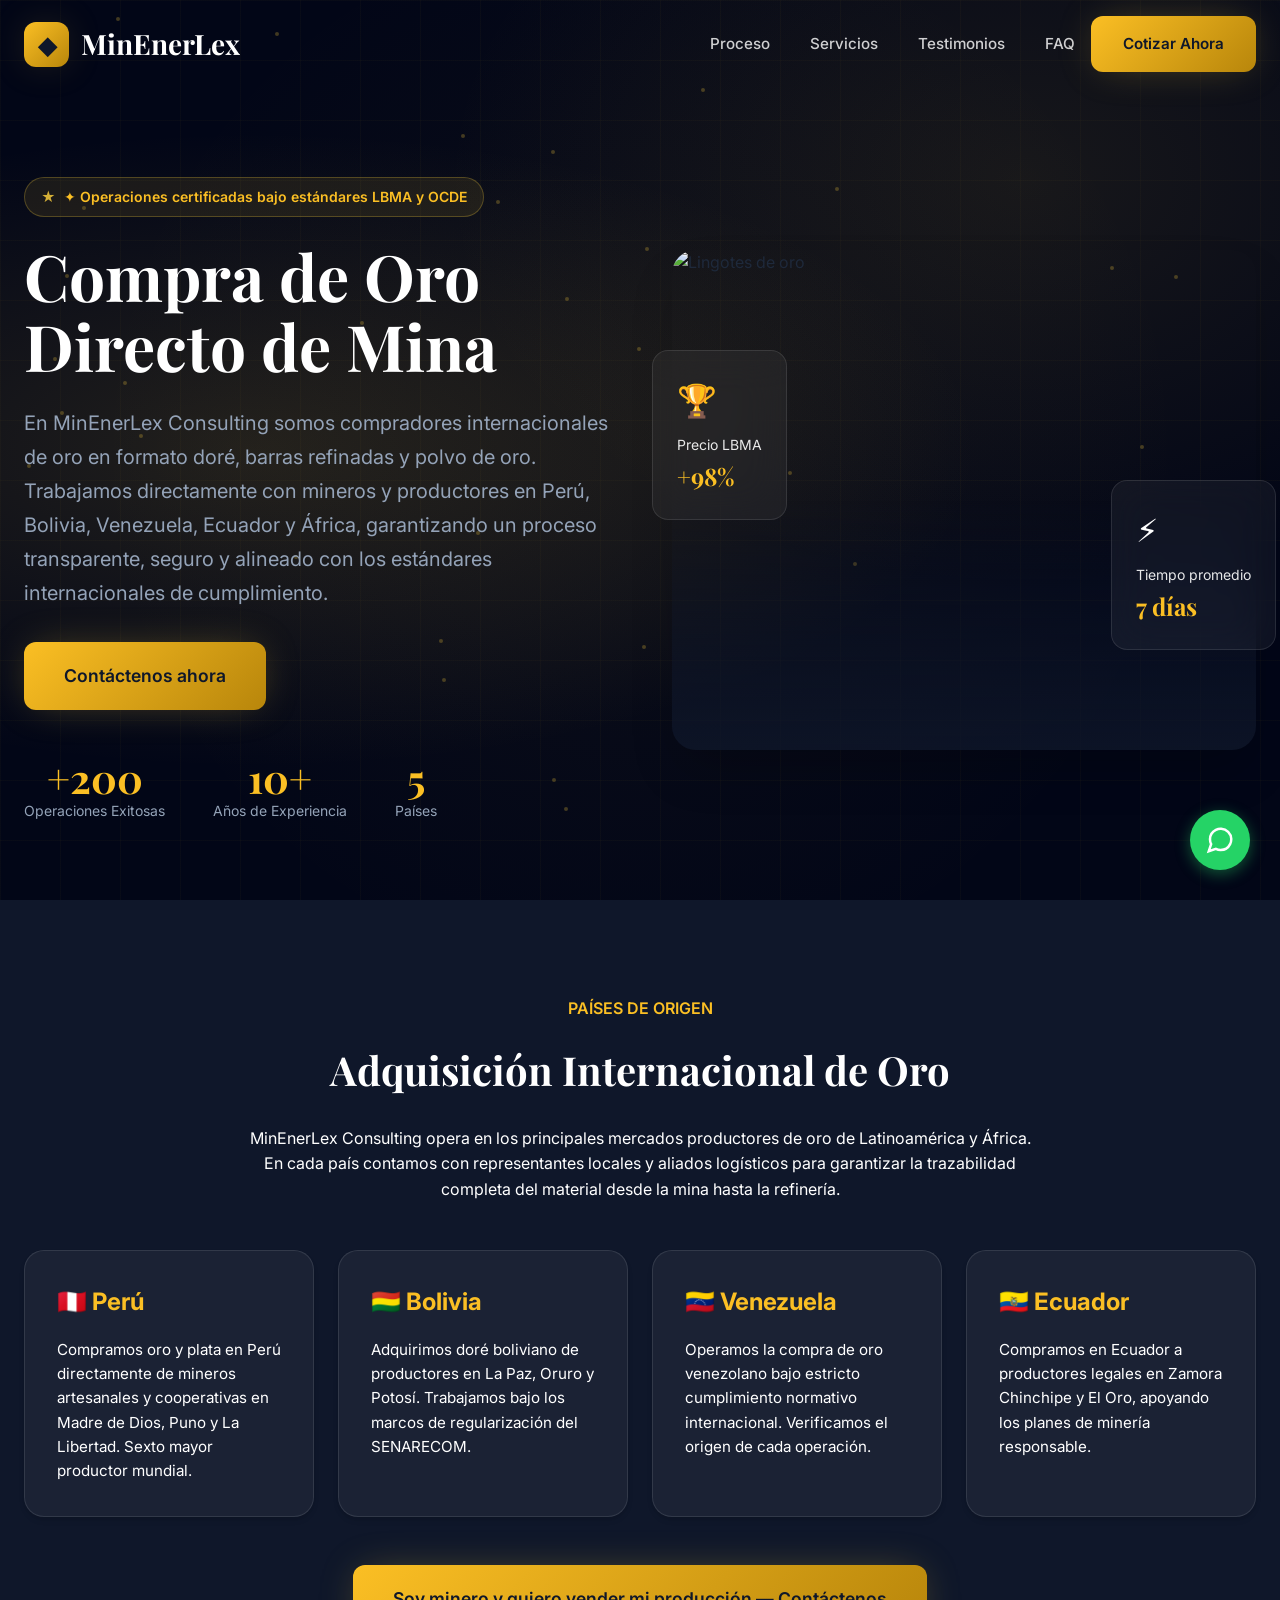
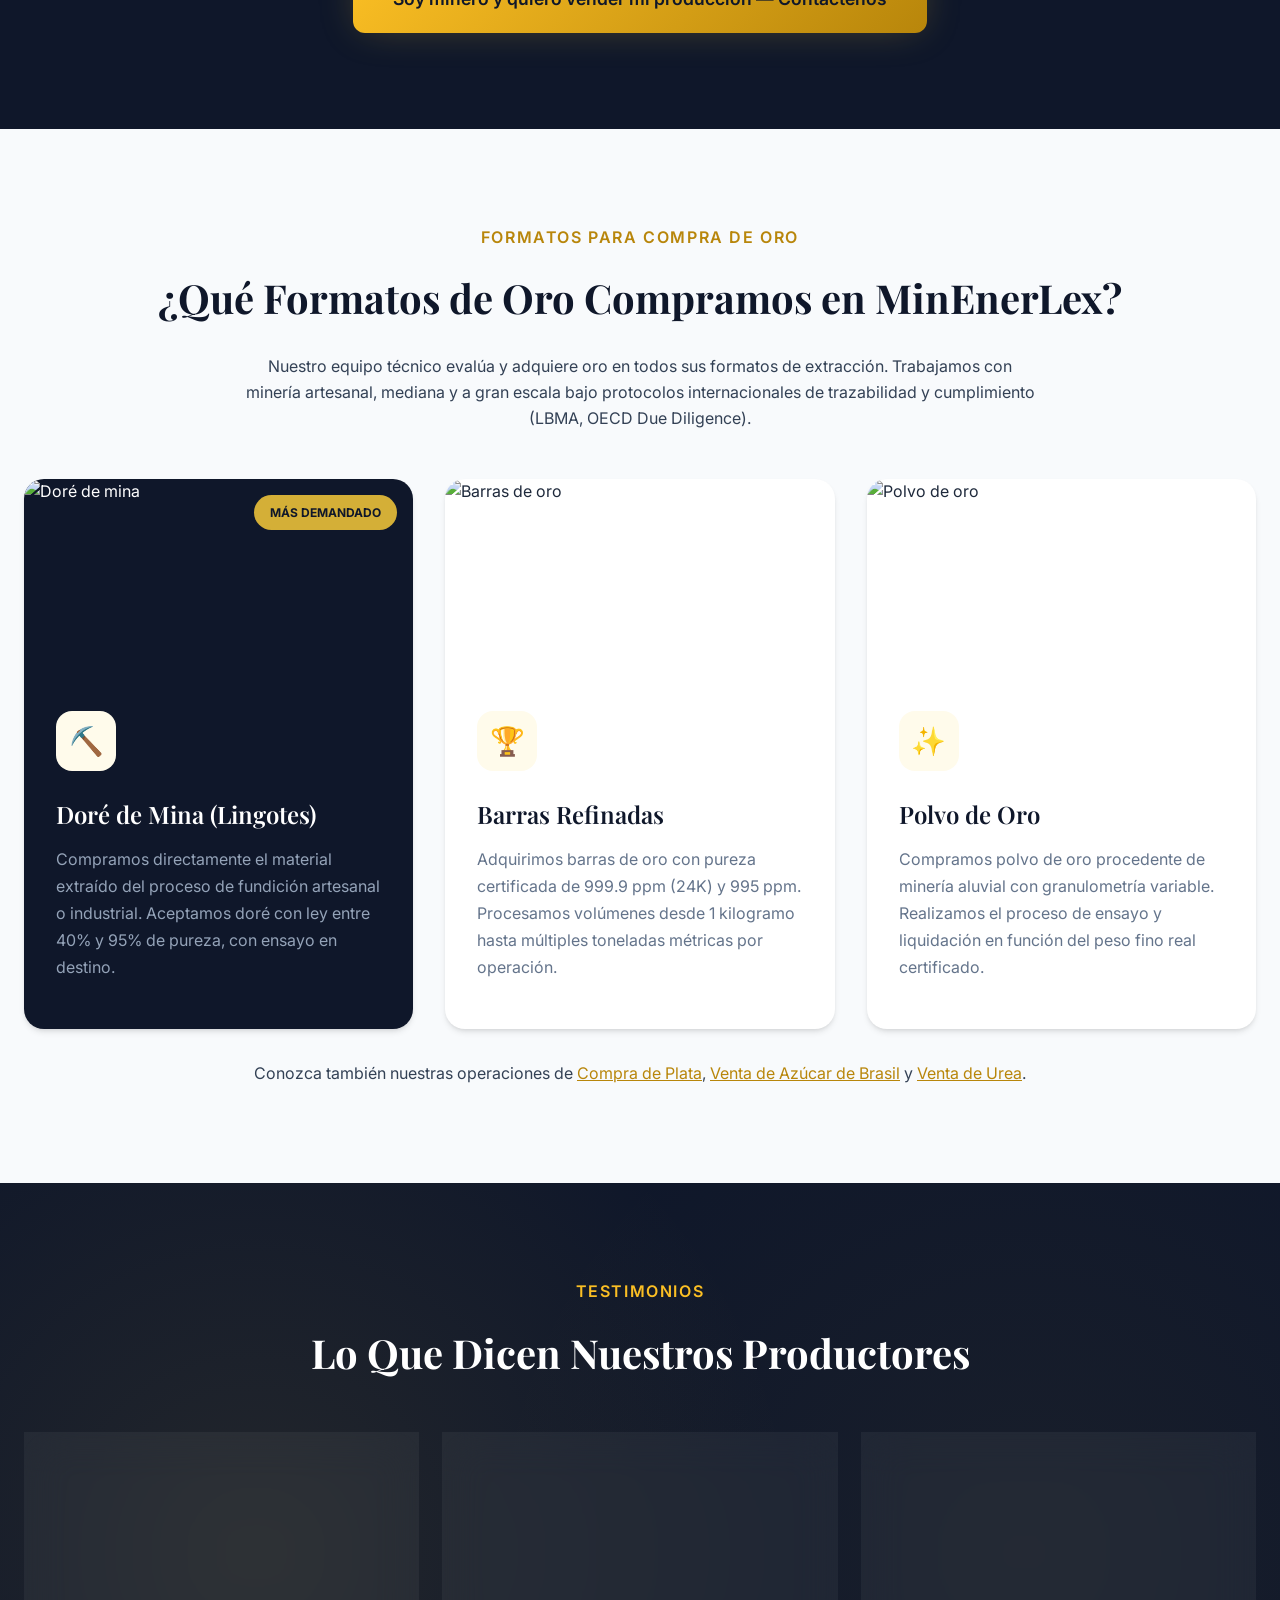
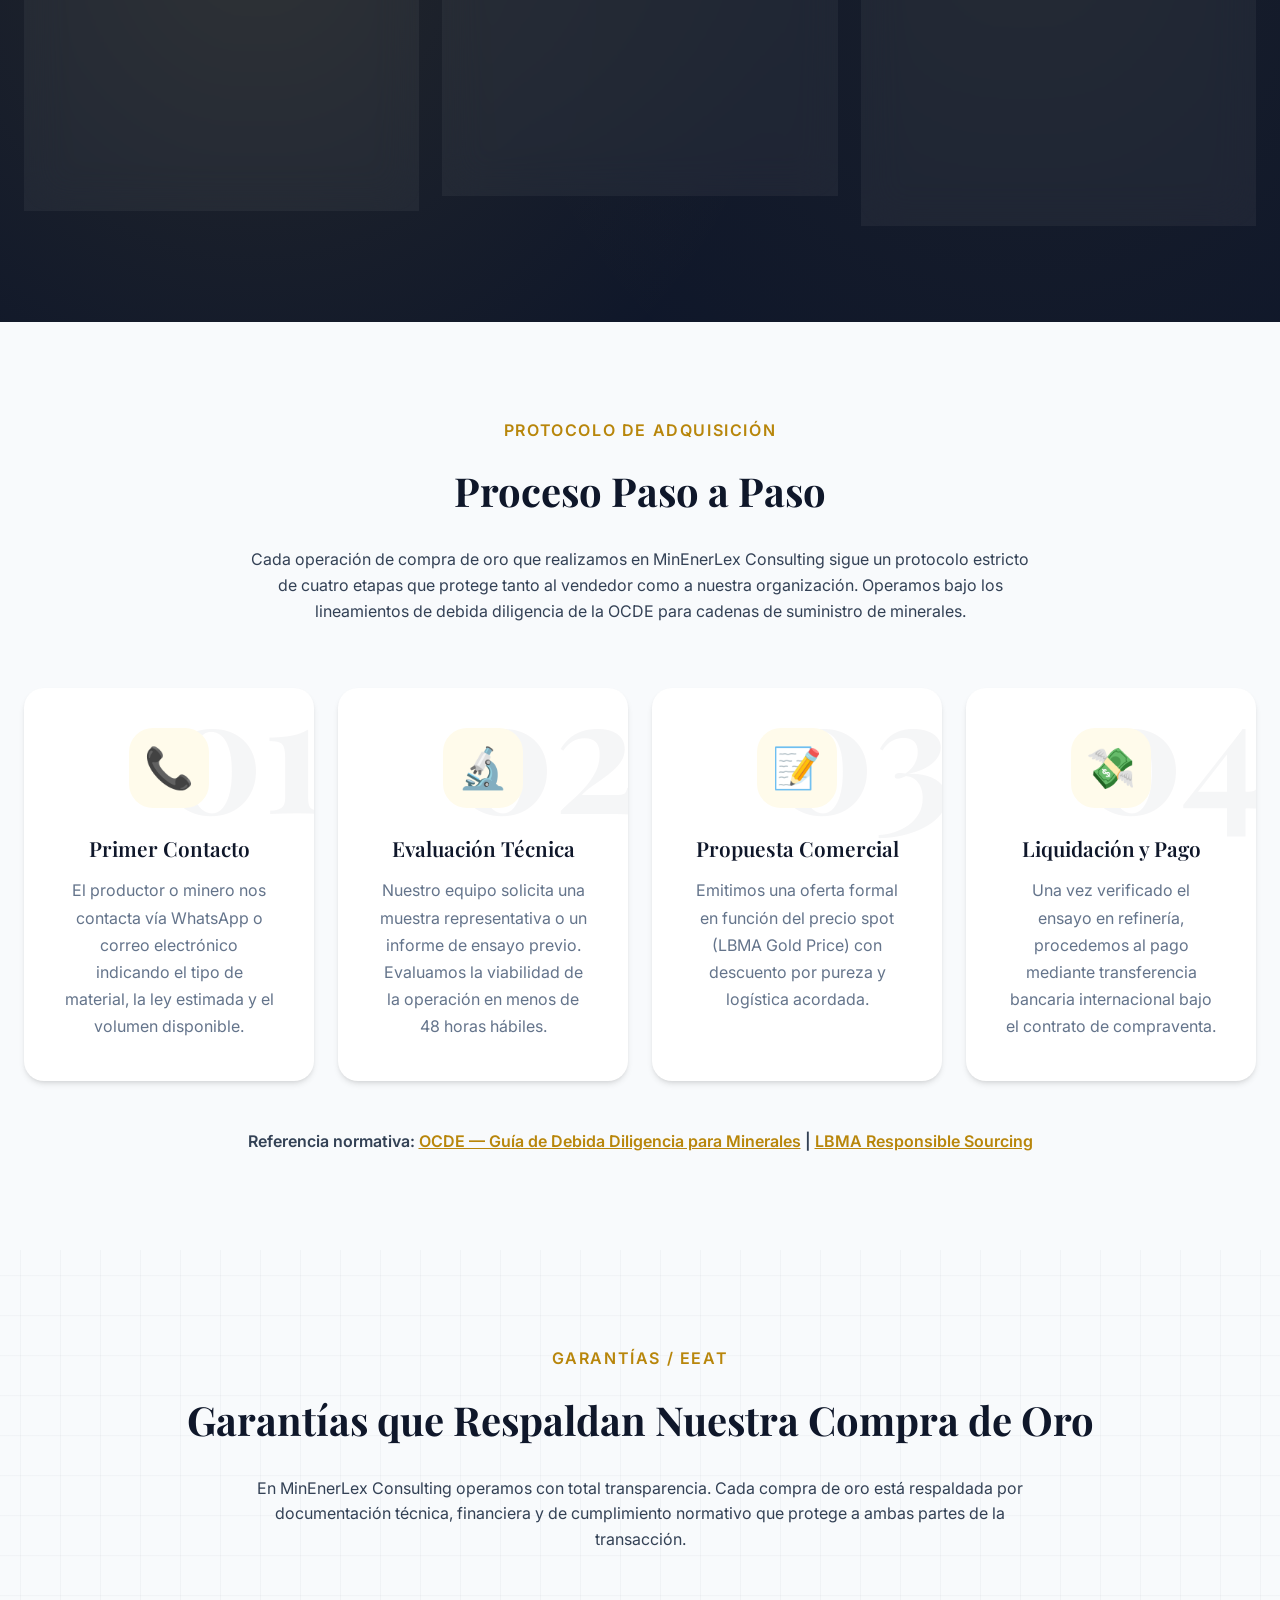
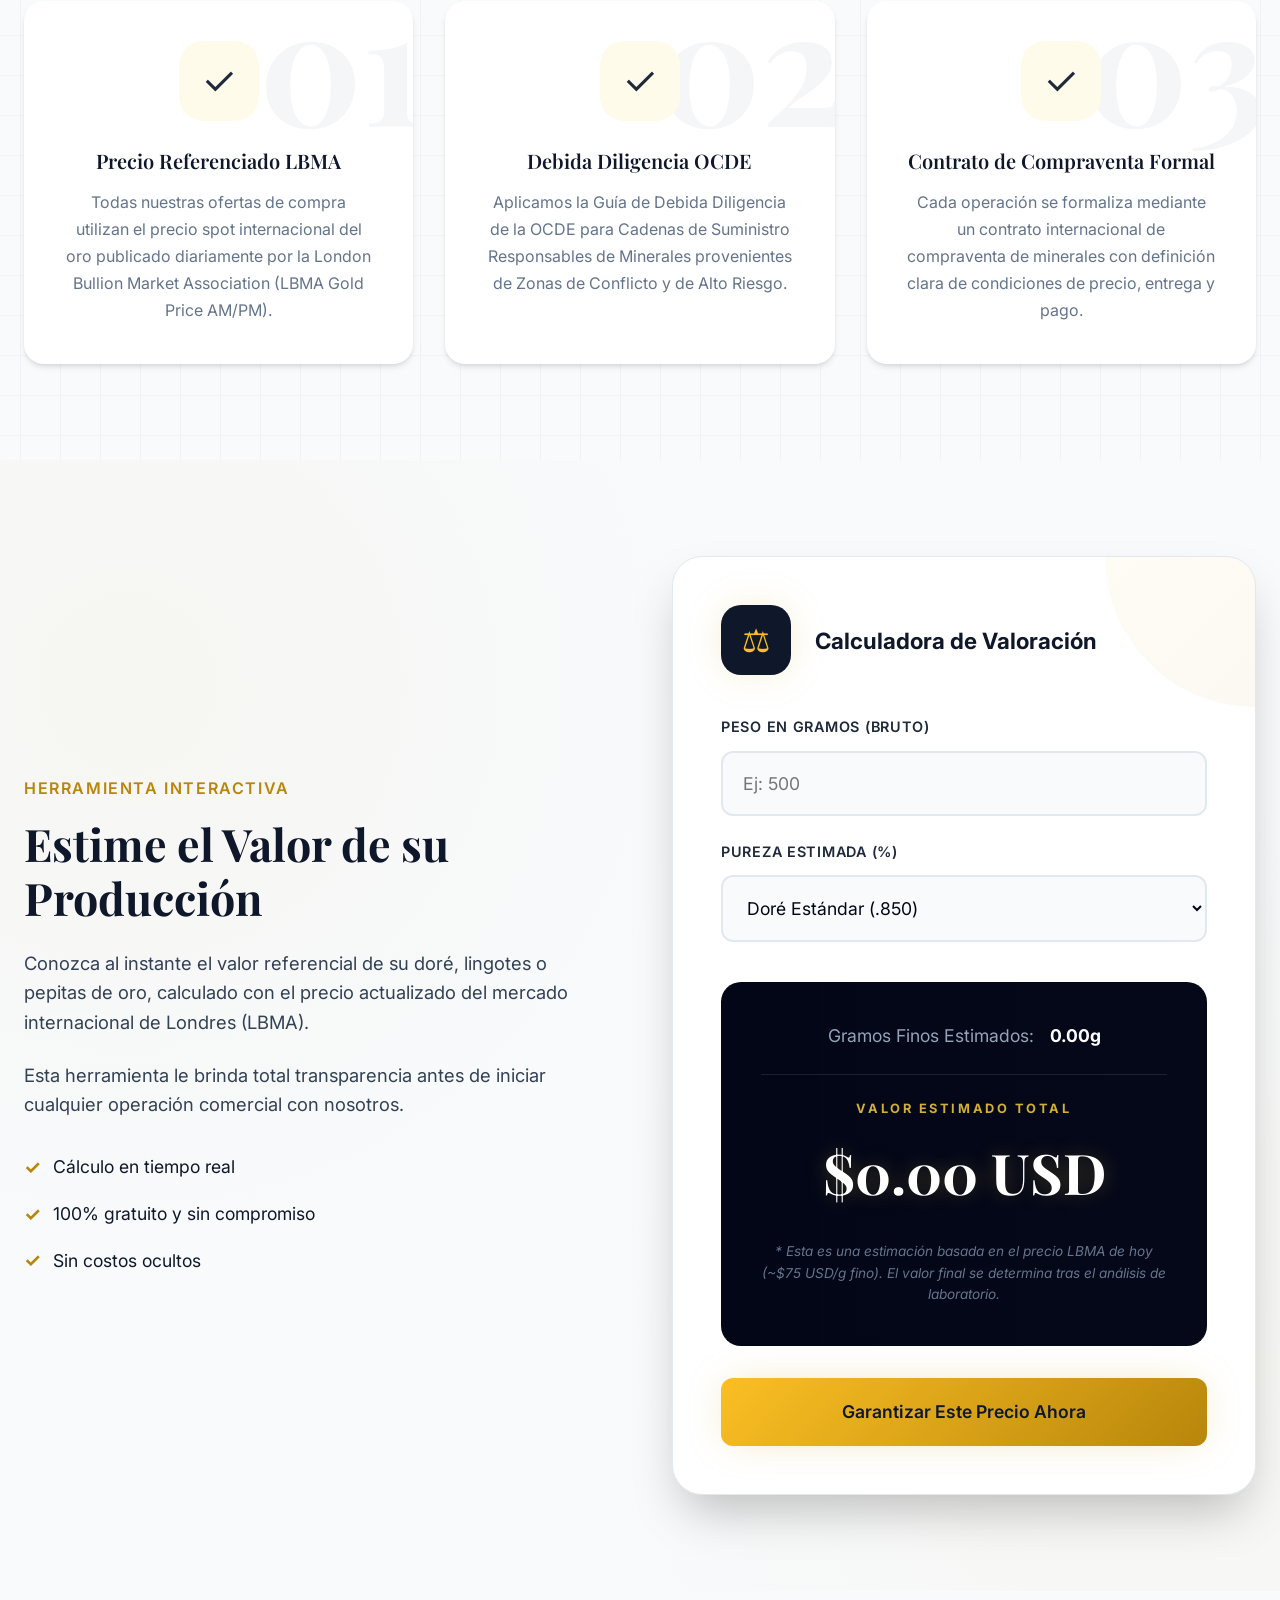
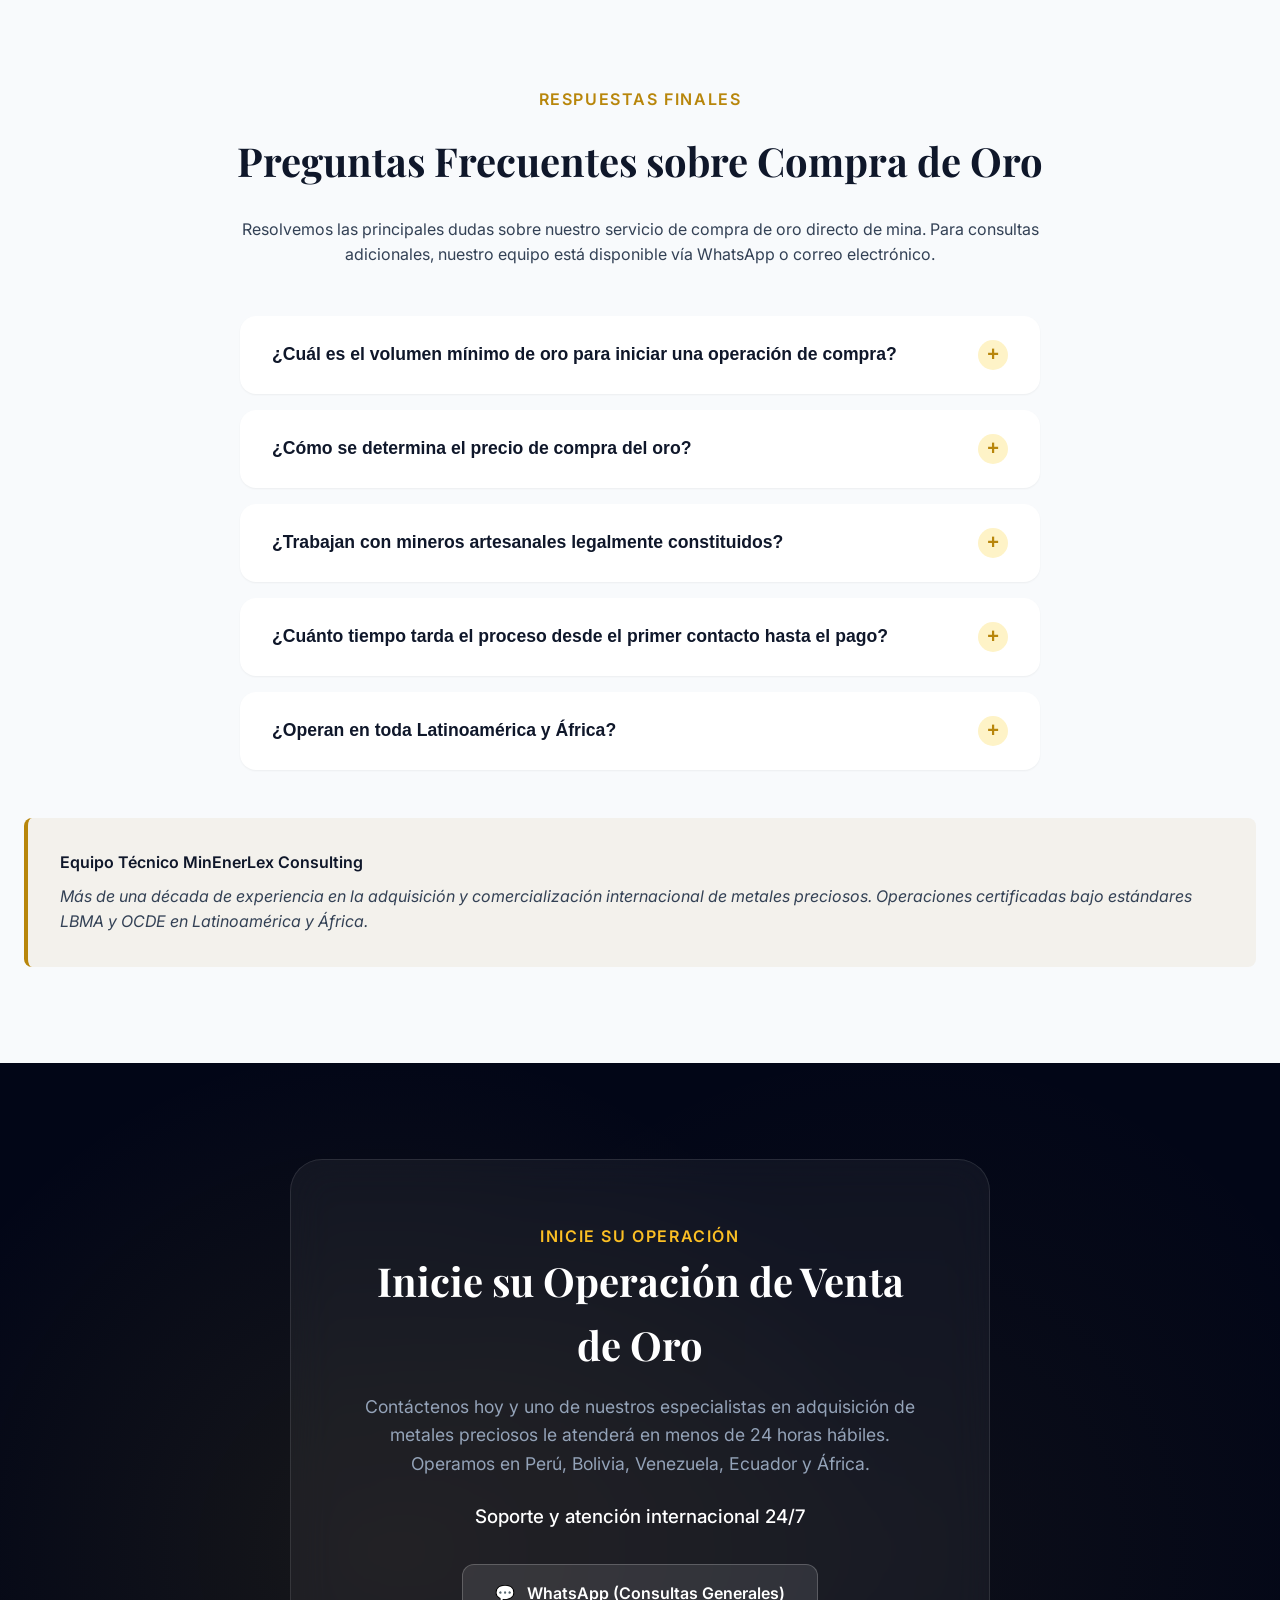
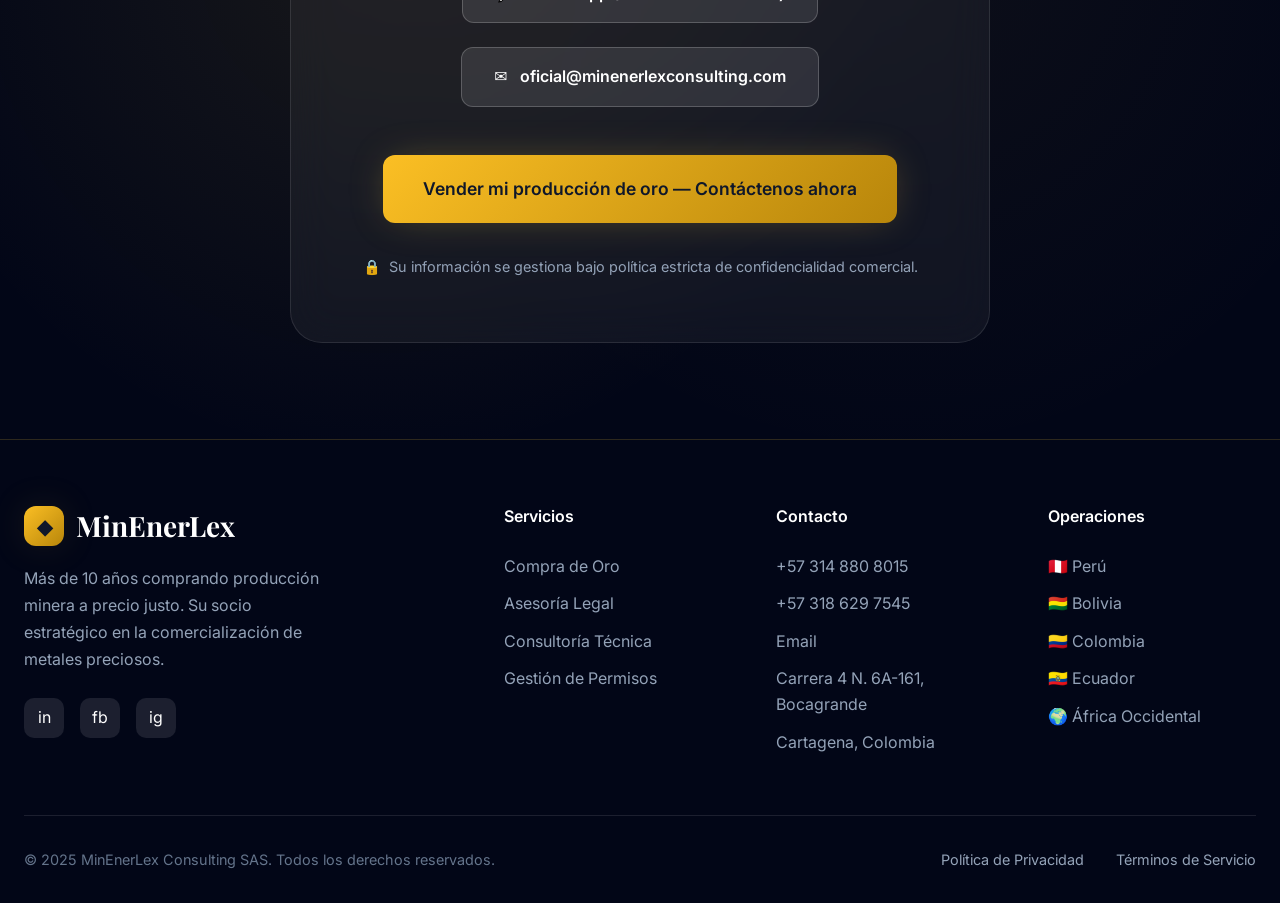
==== commit f945c2c7: "Final: Linked Gold and Silver pages mutually" ====
--- a/compra-de-oro-en-mina/index.html
+++ b/compra-de-oro-en-mina/index.html
@@ -190,7 +190,7 @@
 
       </div>
       <div style="text-align: center; margin-top: 2rem;">
-        <p style="color: var(--navy-700);">Conozca también nuestras operaciones de <a href="#" style="color: var(--gold-600); text-decoration: underline;">Compra de Plata</a>, <a href="#" style="color: var(--gold-600); text-decoration: underline;">Venta de Azúcar de Brasil</a> y <a href="#" style="color: var(--gold-600); text-decoration: underline;">Venta de Urea</a>.</p>
+        <p style="color: var(--navy-700);">Conozca también nuestras operaciones de <a href="/compra-de-plata" style="color: var(--gold-600); text-decoration: underline;">Compra de Plata</a>, <a href="#" style="color: var(--gold-600); text-decoration: underline;">Venta de Azúcar de Brasil</a> y <a href="#" style="color: var(--gold-600); text-decoration: underline;">Venta de Urea</a>.</p>
       </div>
     </div>
   </section>
